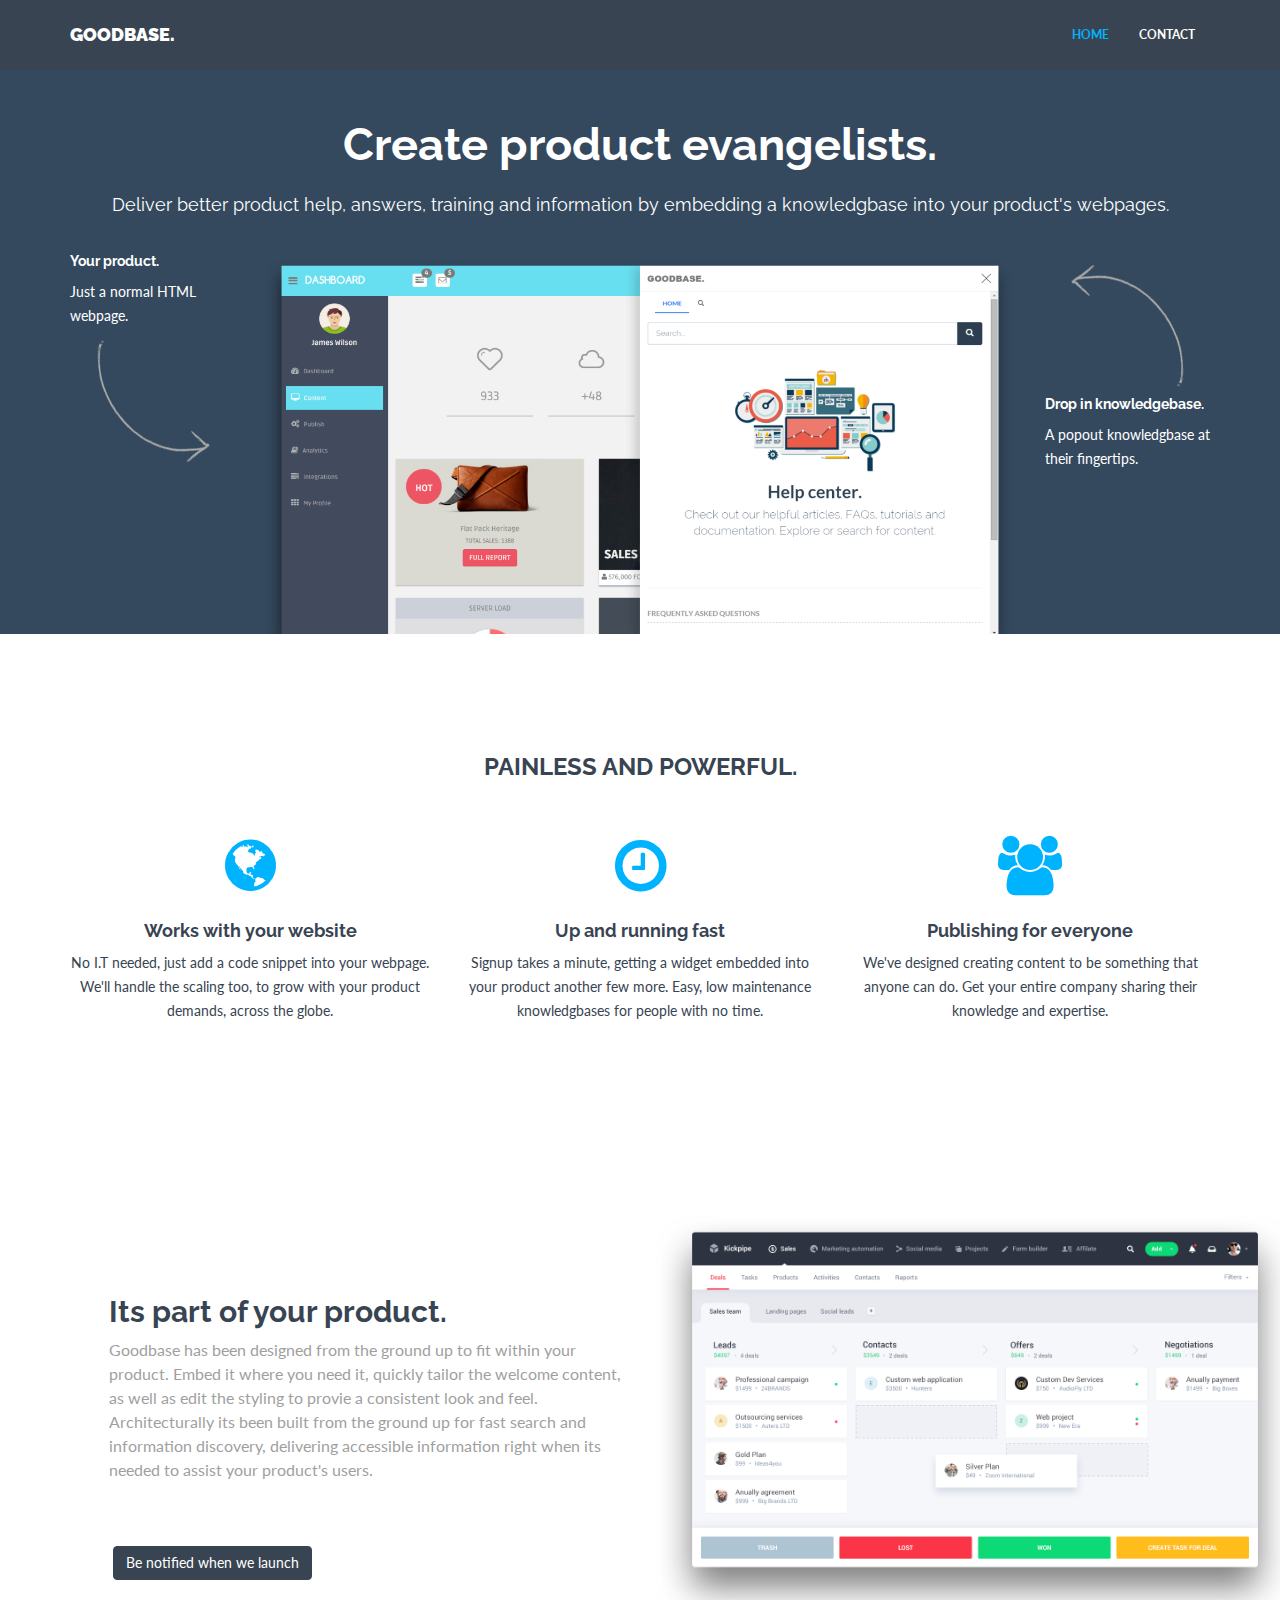
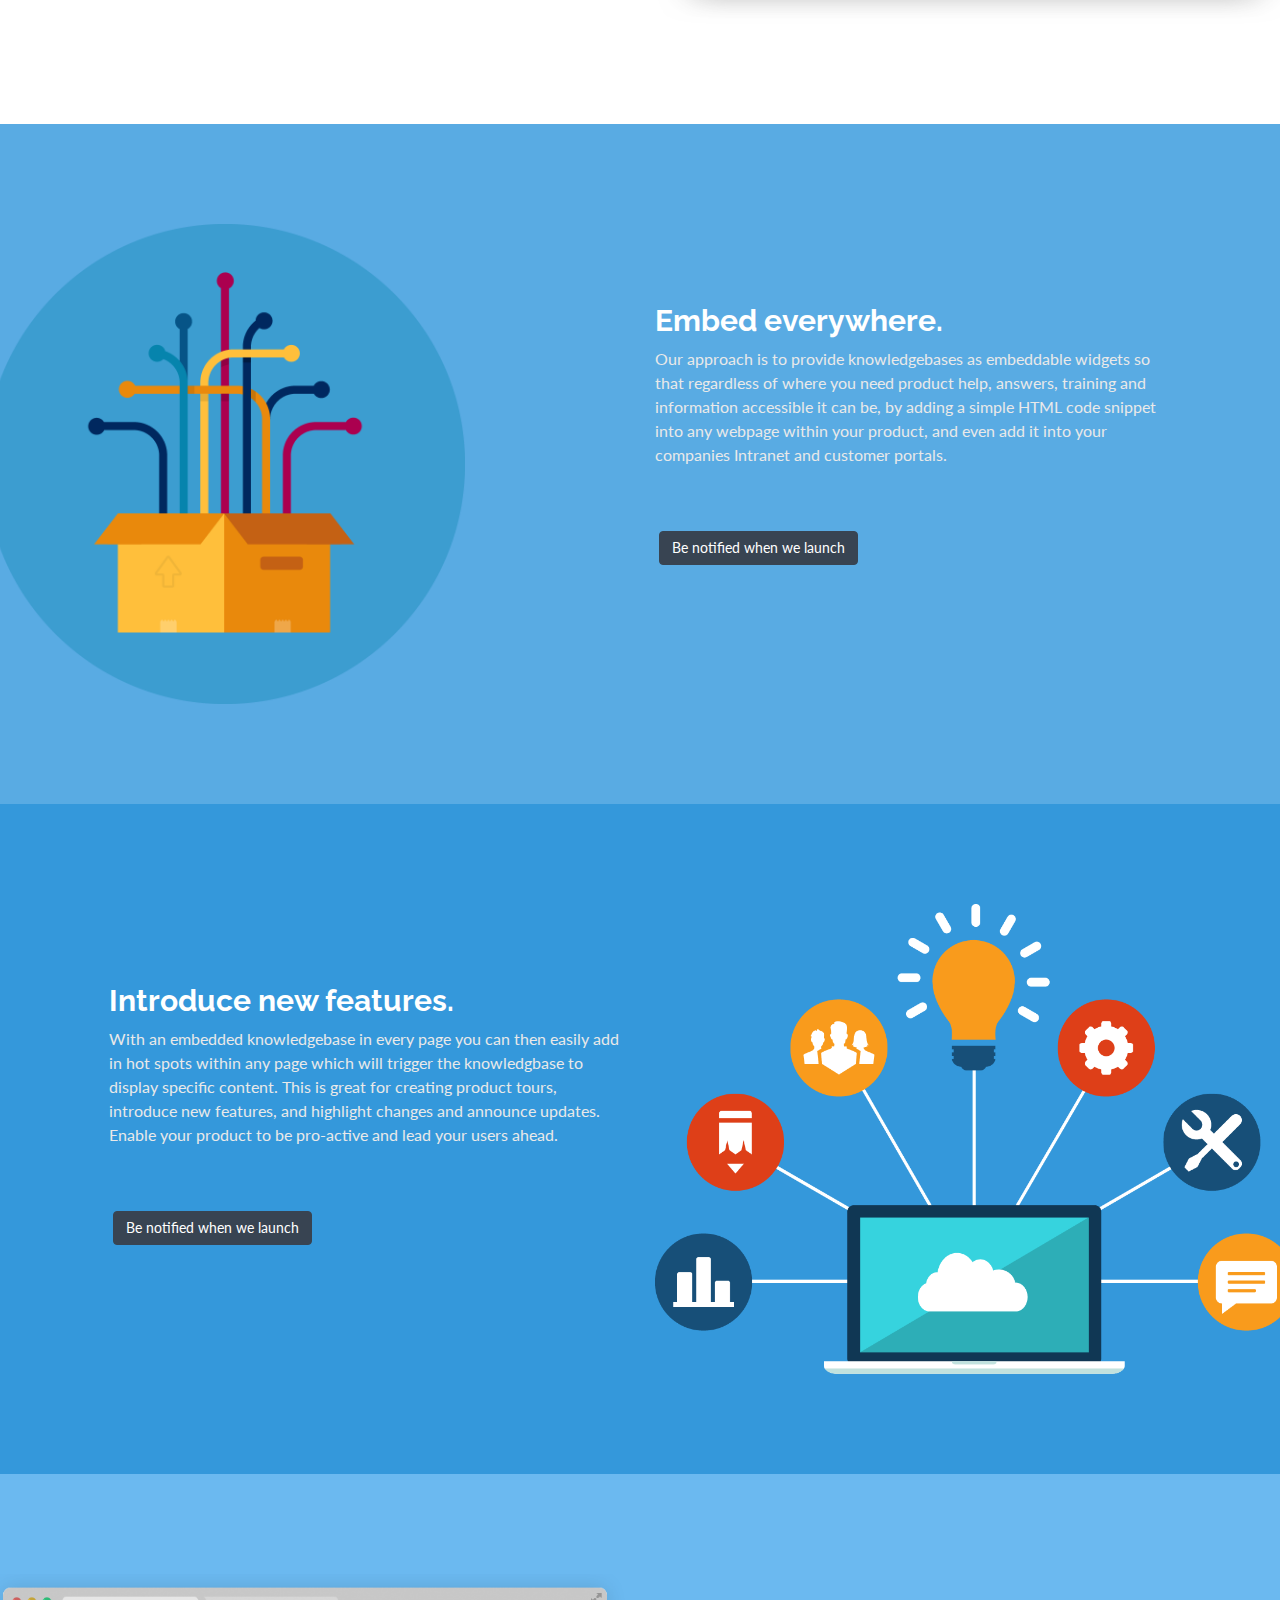
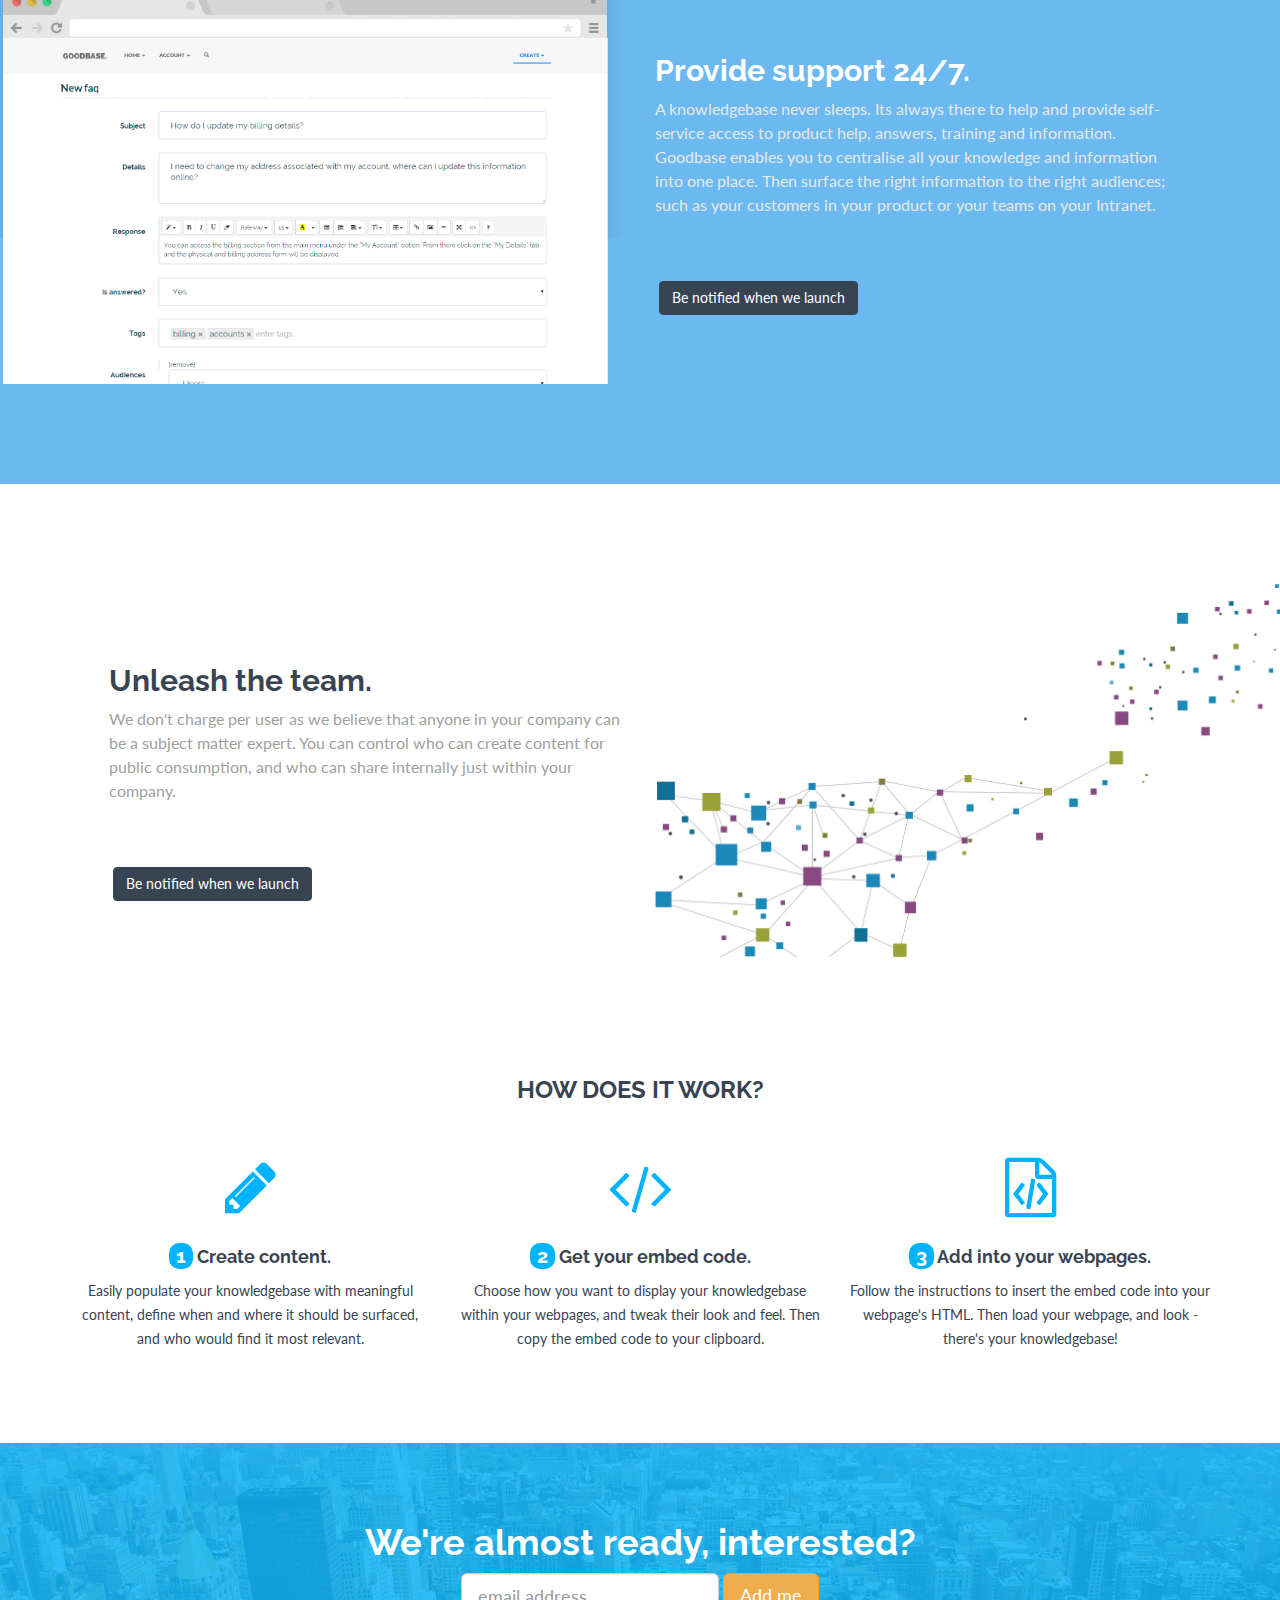
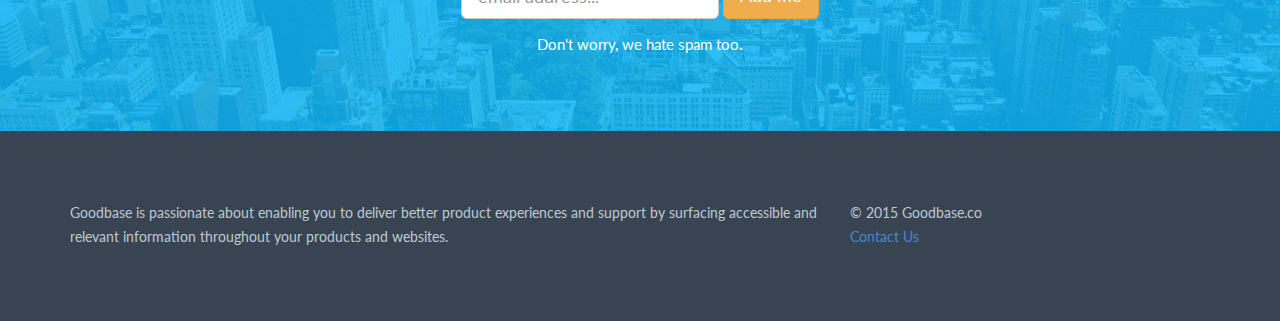
==== index.html @ e8b3e39a "Initial Commit" ====
<!DOCTYPE html>
<html lang="en">
  <head>
    <meta charset="utf-8">
    <meta http-equiv="X-UA-Compatible" content="IE=edge">
    <meta name="viewport" content="width=device-width, initial-scale=1">

	<meta name="description" content="Create product evangelists. Deliver better product help, answers, training and information by embedding a knowledgbase into every webpage.">
	<meta name="keywords" content="">

	<!-- Facebook Metadata /-->
	<meta property="fb:page_id" content="">
	<meta property="og:image" content="">
	<meta property="og:description" content="Create product evangelists. Deliver better product help, answers, training and information by embedding a knowledgbase into every webpage.">
	<meta property="og:title" content="Goodbase. Deliver better product help through embeddable knowledgbases.">

	<!-- Google+ Metadata /-->
	<meta itemprop="name" content="Goodbase. Deliver better product help through embeddable knowledgbases.">
	<meta itemprop="description" content="Create product evangelists. Deliver better product help, answers, training and information by embedding a knowledgbase into every webpage.">
	<meta itemprop="image" content="">	
	
    <link rel="shortcut icon" href="assets/ico/favicon.png" type="image/x-icon">

    <title>Goodbase. Deliver better product help through embeddable knowledgbases.</title>

    <!-- Bootstrap core CSS -->
	<link rel="stylesheet" href="https://maxcdn.bootstrapcdn.com/font-awesome/4.4.0/css/font-awesome.min.css">
    <link href="assets/css/bootstrap.css" rel="stylesheet">

    <!-- Custom styles for this template -->
    <link href="assets/css/style.css" rel="stylesheet">

    <!-- Just for debugging purposes. Don't actually copy this line! -->
    <!--[if lt IE 9]><script src="../../assets/js/ie8-responsive-file-warning.js"></script><![endif]-->

    <!-- HTML5 shim and Respond.js IE8 support of HTML5 elements and media queries -->
    <!--[if lt IE 9]>
      <script src="https://oss.maxcdn.com/libs/html5shiv/3.7.0/html5shiv.js"></script>
      <script src="https://oss.maxcdn.com/libs/respond.js/1.4.2/respond.min.js"></script>
    <![endif]-->
    
    <script src="assets/js/modernizr.js"></script>
  </head>

  <body>

    <!-- Fixed navbar -->
    <div class="navbar navbar-default navbar-fixed-top" role="navigation">
      <div class="container">
        <div class="navbar-header">
          <button type="button" class="navbar-toggle" data-toggle="collapse" data-target=".navbar-collapse">
            <span class="sr-only">Toggle navigation</span>
            <span class="icon-bar"></span>
            <span class="icon-bar"></span>
            <span class="icon-bar"></span>
          </button>
          <a class="navbar-brand" href="index.html">GOODBASE.</a>
        </div>
        <div class="navbar-collapse collapse navbar-right">
          <ul class="nav navbar-nav">
            <li class="active"><a href="index.html">HOME</a></li>
            <li><a href="mailto:hello@goodbase.co">CONTACT</a></li>
          </ul>
        </div><!--/.nav-collapse -->
      </div>
    </div>

	<!-- *****************************************************************************************************************
	 HEADERWRAP
	 ***************************************************************************************************************** -->
	<div id="headerwrap">
	    <div class="container">
	    	<div class="row centered">
	    		<div class="col-lg-12">
					<!--<h1>Embed product support everywhere.</h1>-->
					<!--<h1>A better [product, support, company] knowledgebase.</h1>-->
					<!--<h1>Provide answers fast.</h1>-->
					<!--<h1>Put information at their fingertips.</h1>-->
					<!--<h1>information at your [team's, customer's, organisation's] fingertips.</h1>-->
					<!--<h1>Your [product, support, company] knowledge in one place.</h1>-->
					<h1>Create product evangelists.</h1>
					
					<!--<h3>Provide better support through embedding knowledgbases into your websites to provide the right information to the right audiences.</h3> -->
					<!--<h3>Evolve and grow your knowledgebase to get it to the right audience exactly when they need it using embeddable widgets.</h3> -->
					<!--<h3>Embed human friendly knowledgebases into your websites, intranet, and mobile apps.</h3> -->
					<h3>Deliver better product help, answers, training and information by embedding a knowledgbase into your product's webpages.</h3>
					
					<div style="margin-top: 40px; margin-bottom: 40px; display: none;">
						<button class="btn btn-lg btn-warn" style="margin-right: 10px;">Show me it.</button>
						<button class="btn btn-lg btn-info dark">I want one!</button>
					</div>
					
					<br>
	    		</div>
	    		
	    		<div class="col-lg-2">
	    			<h5>Your product.</h5>
	    			<p>Just a normal HTML webpage.</p>
	    			<img class="hidden-xs hidden-sm hidden-md" src="assets/img/arrow1.png">
	    		</div>
	    		<div class="col-lg-8">
	    			<img class="img-responsive" src="assets/img/image3355.png" alt="">
	    		</div>
	    		<div class="col-lg-2">
	    			<br>
	    			<img class="hidden-xs hidden-sm hidden-md" src="assets/img/arrow2.png">
	    			<h5>Drop in knowledgebase.</h5>
	    			<p>A popout knowledgbase at their fingertips.</p>
	    		</div>
	    	</div>
	    </div> <!--/ .container -->
	</div>	 
	<!-- *****************************************************************************************************************
	 SERVICE LOGOS
	 ***************************************************************************************************************** -->
	 <div id="service">
	 	<div class="container">
 			<div class="row centered">
				<h3 style="padding-bottom: 30px;">PAINLESS AND POWERFUL.</h3>
 				<div class="col-md-4">
 					<i class="fa fa-globe"></i>
 					<h4>Works with your website</h4>
 					<p>No I.T needed, just add a code snippet into your webpage. We'll handle the scaling too, to grow with your product demands, across the globe.</p>
 				</div>
 				<div class="col-md-4">
 					<i class="fa fa-clock-o"></i>
 					<h4>Up and running fast</h4>
 					<p>Signup takes a minute, getting a widget embedded into your product another few more. Easy, low maintenance knowledgbases for people with no time.</p>
 				</div>
 				<div class="col-md-4">
 					<i class="fa fa-users"></i>
 					<h4>Publishing for everyone</h4>
 					<p>We've designed creating content to be something that anyone can do. Get your entire company sharing their knowledge and expertise.</p>
 				</div>		 				
	 		</div>
	 	</div><! --/container -->
	 </div><! --/service -->
	 
	<!-- *****************************************************************************************************************
	 FEATURE PANELS
	 ***************************************************************************************************************** -->	 

	<div id="w">
		<div class="row nopadding">
			<div class="col-md-5 col-md-offset-1 mt">
				<h2>Its part of your product.</h2>
				<p>Goodbase has been designed from the ground up to fit within your product. Embed it where you need it, quickly tailor the welcome content, as well as edit the styling to provie a consistent look and feel. Architecturally its been built from the ground up for fast search and information discovery, delivering accessible information right when its needed to assist your product's users.</p>
				<p class="mt"><button class="btn btn-white btn-theme" onclick="$('html, body').animate({ scrollTop: $(document).height() }, 'slow'); return false;">Be notified when we launch</button></p>
			</div>
			
			<div class="col-md-6 pull-right">
				<img src="assets/img/sales_pipeline2.png" class="img-responsive alignright effect-slide-right in" alt="" data-effect="slide-right" style="-webkit-transition: all 0.7s ease-in-out; transition: all 0.7s ease-in-out;">
			</div>
		</div><!-- --/row ---->
	</div>	 
	<div id="picton">
		<div class="row nopadding">
			<div class="col-md-6 pull-left">
				<img src="assets/img/mimic-tab_3.png" style="max-height: 480px;" class="img-responsive alignleft effect-slide-left in" alt="" data-effect="slide-left" style="-webkit-transition: all 0.7s ease-in-out; transition: all 0.7s ease-in-out;">
			</div>
			<div class="col-md-5 mt">
				<h2>Embed everywhere.</h2>
				<p>Our approach is to provide knowledgebases as embeddable widgets so that regardless of where you need product help, answers, training and information accessible it can be, by adding a simple HTML code snippet into any webpage within your product, and even add it into your companies Intranet and customer portals.</p>
				<p class="mt"><button class="btn btn-white btn-theme" onclick="$('html, body').animate({ scrollTop: $(document).height() }, 'slow'); return false;">Be notified when we launch</button></p>
			</div>
	
		</div><!-- --row ---->
	</div>	 
	<div id="curious">
		<div class="row nopadding">
			<div class="col-md-5 col-md-offset-1 mt">
				<h2>Introduce new features.</h2>
				<p>With an embedded knowledgebase in every page you can then easily add in hot spots within any page which will trigger the knowledgbase to display specific content. This is great for creating product tours, introduce new features, and highlight changes and announce updates. Enable your product to be pro-active and lead your users ahead.</p>
				<p class="mt"><button class="btn btn-white btn-theme" onclick="$('html, body').animate({ scrollTop: $(document).height() }, 'slow'); return false;">Be notified when we launch</button></p>
			</div>
			
			<div class="col-md-6 pull-right">
				<img src="assets/img/CCT-BRANDING-COMPUTER-ICONS-SET.png" class="img-responsive alignright effect-slide-right in" alt="" data-effect="slide-right" style="-webkit-transition: all 0.7s ease-in-out; transition: all 0.7s ease-in-out;">
			</div>
		</div><!-- --/row ---->
	</div>
	<div id="malibu">
		<div class="row nopadding">
			<div class="col-md-6 pull-left">
				<img src="assets/img/browser1.png" class="img-responsive alignleft effect-slide-left in" alt="" data-effect="slide-left" style="-webkit-transition: all 0.7s ease-in-out; transition: all 0.7s ease-in-out;">
			</div>
			<div class="col-md-5 mt">
				<h2>Provide support 24/7.</h2>
				<p>A knowledgebase never sleeps. Its always there to help and provide self-service access to product help, answers, training and information. Goodbase enables you to centralise all your knowledge and information into one place. Then surface the right information to the right audiences; such as your customers in your product or your teams on your Intranet.</p>
				<p class="mt"><button class="btn btn-white btn-theme" onclick="$('html, body').animate({ scrollTop: $(document).height() }, 'slow'); return false;">Be notified when we launch</button></p>
			</div>
	
		</div><!-- --row ---->
	</div>	
	<div id="w">
		<div class="row nopadding">
			<div class="col-md-5 col-md-offset-1 mt">
				<h2>Unleash the team.</h2>
				<p>We don't charge per user as we believe that anyone in your company can be a subject matter expert. You can control who can create content for public consumption, and who can share internally just within your company.</p>
				<p class="mt"><button class="btn btn-info btn-theme" onclick="$('html, body').animate({ scrollTop: $(document).height() }, 'slow'); return false;">Be notified when we launch</button></p>
			</div>
			
			<div class="col-md-6 pull-right">
				<img src="assets/img/image_type12_tcm245_1834035_tcm245_2020532_tcm245-1834035.png" class="img-responsive alignright effect-slide-right in" alt="" data-effect="slide-right" style="-webkit-transition: all 0.7s ease-in-out; transition: all 0.7s ease-in-out;">
			</div>
		</div><!-- --/row ---->
	</div>	
		 
	<!-- *****************************************************************************************************************
	 SERVICE LOGOS
	 ***************************************************************************************************************** -->
	 <div id="service" style="margin-top: 0px;">
	 	<div class="container">
 			<div class="row centered">
				<h3 style="padding-bottom: 30px;">HOW DOES IT WORK?</h3>
 				<div class="col-md-4">
 					<i class="fa fa-pencil"></i>
 					<h4><span class="badge badge-step">1</span> Create content.</h4>
 					<p>Easily populate your knowledgebase with meaningful content, define when and where it should be surfaced, and who would find it most relevant.</p>
 				</div>
 				<div class="col-md-4">
 					<i class="fa fa-code"></i>
 					<h4><span class="badge badge-step">2</span> Get your embed code.</h4>
 					<p>Choose how you want to display your knowledgebase within your webpages, and tweak their look and feel. Then copy the embed code to your clipboard.</p>
 				</div>
 				<div class="col-md-4">
 					<i class="fa fa-file-code-o"></i>
 					<h4><span class="badge badge-step">3</span> Add into your webpages.</h4>
 					<p>Follow the instructions to insert the embed code into your webpage's HTML. Then load your webpage, and look - there's your knowledgebase!</p>
 				</div>		 				
	 		</div>
	 	</div><! --/container -->
	 </div><! --/service -->		 
	 
	<!-- *****************************************************************************************************************
	 TESTIMONIALS
	 ***************************************************************************************************************** -->

	 <div id="twrap">
	 	<div class="container centered">
	 		<div class="row">
	 			<div class="col-lg-8 col-lg-offset-2">
					<h1 style="color: #fff;">We're almost ready, interested?</h1>

					<!-- Begin the Form --> 			
					<form id="mc-form" action="http://goodbase.us12.list-manage.com/subscribe/post" method="post" class="form-inline">
						<!-- Input of E-Mail --> 
						<div class="form-group">		
							<input id="mc-email" name="email" class="form-control input-lg" type="email" placeholder="email address...">			
						</div>			
						<!-- Send Button -->			
						<div class="form-group">			
							 <button name="send" type="submit" class="btn btn-warning btn-lg">Add me</button>			
						</div>		
						
						<input type="hidden" name="u" value="bdab701926ed905ad9d76db5b">
						<input type="hidden" name="id" value="03a71bf733">		        			 
					</form> 
					<!-- End of the Form --> 			
					
					<!-- Text Promise we do not spam -->
					<div>		
						<p class="spam">Don't worry, we hate spam too.</p>		
					</div>					
					
	 			</div>
	 		</div><! --/row -->
	 	</div><! --/container -->
	 </div><! --/twrap -->		 

	<!-- *****************************************************************************************************************
	 FOOTER
	 ***************************************************************************************************************** -->
	 <div id="footerwrap">
	 	<div class="container">
		 	<div class="row">
		 		<div class="col-lg-8">
		 			<p>Goodbase is passionate about enabling you to deliver better product experiences and support by surfacing accessible and relevant information throughout your products and websites.</p>
		 		</div>
		 		<div class="col-lg-4">
		 			<p>
						© 2015 Goodbase.co<br/>
		 				<a href="mailto:hello@goodbase.co" class="open">Contact Us</a>
		 			</p>
		 		</div>
		 	
		 	</div><! --/row -->
	 	</div><! --/container -->
	 </div><! --/footerwrap -->
	 
    <!-- Bootstrap core JavaScript
    ================================================== -->
    <!-- Placed at the end of the document so the pages load faster -->
    <script src="https://ajax.googleapis.com/ajax/libs/jquery/1.11.0/jquery.min.js"></script>
    <script src="assets/js/bootstrap.min.js"></script>
	<script src="assets/js/jquery.ajaxchimp.js"></script>
	
	<script src="assets/js/retina-1.1.0.js"></script>
	<script src="assets/js/jquery.hoverdir.js"></script>
	<script src="assets/js/jquery.hoverex.min.js"></script>
	<script src="assets/js/jquery.prettyPhoto.js"></script>
  	<script src="assets/js/jquery.isotope.min.js"></script>
  	<script src="assets/js/custom.js"></script>

  </body>
</html>
---- assets/css/style.css ----
/*	################################################################

	Author: Carlos Alvarez
	URL: http://alvarez.is

	Project Name: SOLID - Bootstrap 3 Theme
	Version: 1.0
	URL: http://alvarez.is
	
################################################################# */ 
@import url(http://fonts.googleapis.com/css?family=Raleway:400,700,900);
@import url(http://fonts.googleapis.com/css?family=Lato:400,900);
@import url("prettyPhoto.css") screen;
@import url("hoverex-all.css") screen;

/*	################################################################
	1. GENERAL STRUCTURES
################################################################# */
	* { 
		margin: 0;
		padding: 0px;
	} 

body { 
	background: #ffffff; 
	margin: 0; 
	height: 100%; 
	color: #384452;
	font-family: 'Lato', sans-serif;
	font-weight: 400;
	}

h1, h2, h3, h4, h5, h6 {
	font-family: 'Raleway', sans-serif;
	font-weight: 700;
}

p { 
	padding: 0; 
	margin-bottom: 12px; 
	font-family: 'Lato', sans-serif;
	font-weight: 400;
	font-size: 14px; 
	line-height: 24px;
	color: #384452; 
	margin-top: 10px; 
}

img {
	height: auto;
	max-width: 100%;
}

a { 
	padding: 0;
	margin: 0;
	text-decoration: none; 
	-webkit-transition: background-color .4s linear, color .4s linear;
	-moz-transition: background-color .4s linear, color .4s linear;
	-o-transition: background-color .4s linear, color .4s linear;
	-ms-transition: background-color .4s linear, color .4s linear;
	transition: background-color .4s linear, color .4s linear;
}
a:hover,
a:focus {
  text-decoration: none;
  color:#01b2fe;
}

::-moz-selection  {
	color: #fff;
	text-shadow:none;
	background:#2B2E31;
}
::selection {
	color: #fff;
	text-shadow:none;
	background:#2B2E31;
}

.centered {
	text-align: center
}

/*	################################################################
	BOOTSTRAP MODIFICATIONS & TWEAKS
################################################################# */
.navbar {
	min-height: 70px;
	padding-top: 10px;
	margin-bottom: 0px;
}

.navbar-brand {
	font-family: 'Raleway', sans-serif;
	font-weight: 900;
}

.navbar-header .navbar-brand {
	color: white;
}

.navbar-default .navbar-nav > li > a {
	color: white;
	font-weight: 700;
	font-size: 12px;
}

.navbar-default .navbar-nav > li > a:hover {
	color: #00b3fe;
}

.navbar-default .navbar-nav > .active > a, .navbar-default .navbar-nav > .active > a:hover, .navbar-default .navbar-nav > .active > a:focus {
	color: #00b3fe;
	background-color: transparent;
}

.navbar-default {
	background-color: #384452;
	border-color: transparent;
}

.dropdown-menu {
	background: #384452;
}

.dropdown-menu > li > a {
	color: white;
	font-weight: 700;
	font-size: 12px;
}

.btn-theme {
  color: #fff;
  background-color: #384452;
  border-color: #384452;
  margin: 4px;
}
.btn-theme:hover,
.btn-theme:focus,
.btn-theme:active,
.btn-theme.active,
.open .dropdown-toggle.btn-theme {
  color: #fff;
  background-color: #00b3fe;
  border-color: #00b3fe;
}

.dmbutton:hover,
.dmbutton:active,
.dmbutton:focus{
	color: #ffffff;
	background-color: #222222;
	border-color: #ffffff;
}
.dmbutton {
	background:rgba(0, 0, 0, 0);
	border: 1px solid #ffffff;
	color: #ffffff;
	-webkit-border-radius: 2px;
	border-radius: 2px;
	padding-top: 1.025rem;
	padding-right: 2.25rem;
	letter-spacing:0.85px;
	padding-bottom: 1.0875rem;
	padding-left: 2.25rem;
	font-size: 1.55rem;
	cursor: pointer;
	font-weight: normal;
	line-height: normal;
	margin: 0 0 1.25rem;
	text-decoration: none;
	text-align: center;
	display: inline-block;
	-webkit-transition: background-color 300ms ease-out;
	-moz-transition: background-color 300ms ease-out;
	transition: background-color 300ms ease-out;
	-webkit-appearance: none;
	font-weight: normal !important;
}

.mtb {
	margin-top: 80px;
	margin-bottom: 80px;
}

.mb {
	margin-bottom: 60px;
}

.mt {
	margin-top: 60px;
}

.hline {
	border-bottom: 2px solid #384452;
}

.hline-w {
	border-bottom: 2px solid #ffffff;
	margin-bottom: 25px;
}
/*	################################################################
	SITE WRAPS
################################################################# */

#headerwrap {
	background-color: #00b3fe;
	min-height: 550px;
	padding-top: 100px;
	padding-bottom: 0px;
	text-align: center;
}

#headerwrap h3, h5 {
	color: white;
	font-weight: 400;
}

#headerwrap h1 {
	color: white;
	margin-bottom: 25px;
}

#headerwrap .img-responsive {
	margin: 0 auto;
}

/* Services Wrap */
#service {
	margin-top: 100px;
	margin-bottom: 80px;
}

#service i {
	color: #00b3fe;
	font-size: 60px;
	padding: 15px;
}

/* Portfolio Wrap */
#portfoliowrap {
	padding-top: 60px;
	margin-bottom: 60px;
	display: block;
	text-align: center
}

#portfoliowrap h3 {
	margin-bottom: 25px;
}

.portfolio {
	padding:0 !important;
	margin:0 !important;
	display:block;
}


.portfolio-item .title:before {border-radius:0; display:none}
.portfolio-item p {margin:0px 0 30px;}
.portfolio-item h3 {margin:-10px 0 10px; font-size:16px; text-transform:uppercase;}


.tpl6 h3
{
	color:#fff;
	margin:0;
	padding:40px 5px 0;
	font-size:16px;
	text-transform:uppercase;
}
.tpl6 .dmbutton
{
	display:inline-block;
	margin:30px 5px 20px 5px;
	font-size:13px;
}

.tpl6 .bg
{
	height:100%;
	width:100%;
	background-color:#00b3fe;
	background-color:rgba(0,179,254,.9);
	text-align:center;
}

/* Testimonials Wrap */
#twrap {
	background: url(../img/t-back.jpg) no-repeat center top;
	margin-top: 0px;
	padding-top:60px;
	padding-bottom:60px;
	text-align:center;
	background-attachment: relative;
	background-position: center center;
	width: 100%;
	
    -webkit-background-size: 100%;
    -moz-background-size: 100%;
    -o-background-size: 100%;
    background-size: 100%;

    -webkit-background-size: cover;
    -moz-background-size: cover;
    -o-background-size: cover;
    background-size: cover;
}

#twrap i {
	font-size: 50px;
	color: white;
	margin-bottom: 25px;
}

#twrap p {
	color: white;
	font-size: 15px;
	line-height: 30px;
}

/* clients logo */
#cwrap {
	background: #f7f7f7;
	margin-top: 0px;
	padding-top: 80px;
	padding-bottom: 100px;
}

#cwrap h3 {
	margin-bottom: 60px;
}

/* Footer */
#footerwrap {
	padding-top: 60px;
	padding-bottom: 60px;
	background: #384452;
}

#footerwrap p {
	color: #bfc9d3;
}

#footerwrap h4 {
	color: white;
}

#footerwrap i {
	font-size: 30px;
	color: #bfc9d3;
	padding-right: 25px;
}

#footerwrap i:hover {
	color: #00b3fe
}

/*	################################################################
	PAGE CONFIGURATIONS
################################################################# */
/* General Tweaks */

#blue {
	background: #00b3fe;
	margin-top: 60px;
	margin-bottom: 60px;
	padding-top: 25px;
	padding-bottom: 25px;
}

#blue h3 {
	color: white;
	margin-left: 15px;
}

.ctitle {
	color: #00b3fe;
	font-weight: 700;
	margin-bottom: 15px;
}

csmall {
	font-size: 12px;
	color: #b3b3b3;
}
csmall2 {
	font-size: 12px;
	color: #f39c12
}

.spacing {
	margin-top: 40px;
	margin-bottom: 40px;
}

.badge-theme {
	background: #00b3fe;
}

/* Contact Page */
#contactwrap {
	background: url(../img/contact.jpg) no-repeat center top;
	margin-top: -60px;
	padding-top:0px;
	text-align:center;
	background-attachment: relative;
	background-position: center center;
	min-height: 400px;
	width: 100%;
	
    -webkit-background-size: 100%;
    -moz-background-size: 100%;
    -o-background-size: 100%;
    background-size: 100%;

    -webkit-background-size: cover;
    -moz-background-size: cover;
    -o-background-size: cover;
    background-size: cover;
}

/* Blog Page */
.popular-posts { 
	margin: 0px;
	padding-left: 0px;
	}
	
.popular-posts li {
	list-style: none; 
	margin-bottom: 20px; 
	min-height: 70px;
}
.popular-posts li a, 
.popular-posts li a:hover {
	color:#2f2f2f; 
	text-decoration: none;
	}
	
.popular-posts li img {
	float: left; 
	margin-right: 20px;
	}
	
.popular-posts li em {
	font-family: 'Lato', sans-serif;
	font-size: 12px;
	color: #b3b3b3
	}

.popular-posts p {
	line-height: normal;
	margin-bottom: auto;
}	

.share i {
	padding-right: 15px;
	font-size: 18px;
}

.alignright {
  float: right;
}    
.badge-step { background-color:#00b3fe; font-size: 20px; }
#headerwrap {
	background-color: #34495e;
	padding-top: 60px;
}

#headerwrap h1 {
	margin-top: 60px;
	color: white;
	font-size: 45px;

}

#headerwrap h3 {
	color: white;
	font-size: 18px;
}

#headerwrap h5 {
	color: white;
	font-weight: 700;
	text-align: left;
}

#headerwrap p {
	text-align: left;
	color: white
} 

#headerwrap .btn {
	margin-right: 10px;
    background-color: transparent;
    border: 1px solid #fff;
    color: #fff;
}
#headerwrap .btn.dark {
	    background-color: #384452;
}

/* White Section */
#w {
	background: white;
	width: 100%;
	padding-top: 100px;
	padding-bottom: 100px;
}

#w .col-md-6 {
	padding-right: 0px;
}

#w p {
	color: #9f9f9f;
	font-size: 16px;
}


/* Blue Section - Picton */
#picton {
	background: #59ABE3;
	width: 100%;
	padding-top: 100px;
	padding-bottom: 100px;
	color: white;
}

#picton .col-md-6 {
	padding-left: 0px;
}

#picton p {
	color: #e9e9e9;
	font-size: 16px;
}

/* Blue Section - Curious */
#curious {
	background: #3498DB;
	width: 100%;
	padding-top: 100px;
	padding-bottom: 100px;
	color: white;
}

#curious .col-md-6 {
	padding-right: 0px;
}

#curious p {
	color: #e9e9e9;
	font-size: 16px;
}

/* Blue Section - Malibu */
#malibu {
	background: #6BB9F0;
	width: 100%;
	padding-top: 100px;
	padding-bottom: 100px;
	color: white;
}

#malibu .col-md-6 {
	padding-left: 0px;
}

#malibu p {
	color: #e9e9e9;
	font-size: 16px;
}

/* Blue Section - Jelly */
#jelly {
	background: #2574A9;
	width: 100%;
	padding-top: 100px;
	padding-bottom: 100px;
	color: white;
}

#jelly p {
	color: #e9e9e9;
	font-size: 16px;
}

#jelly h1 {
	font-size: 200px;
}

#jelly h3 {
	margin-top: 10px;
}
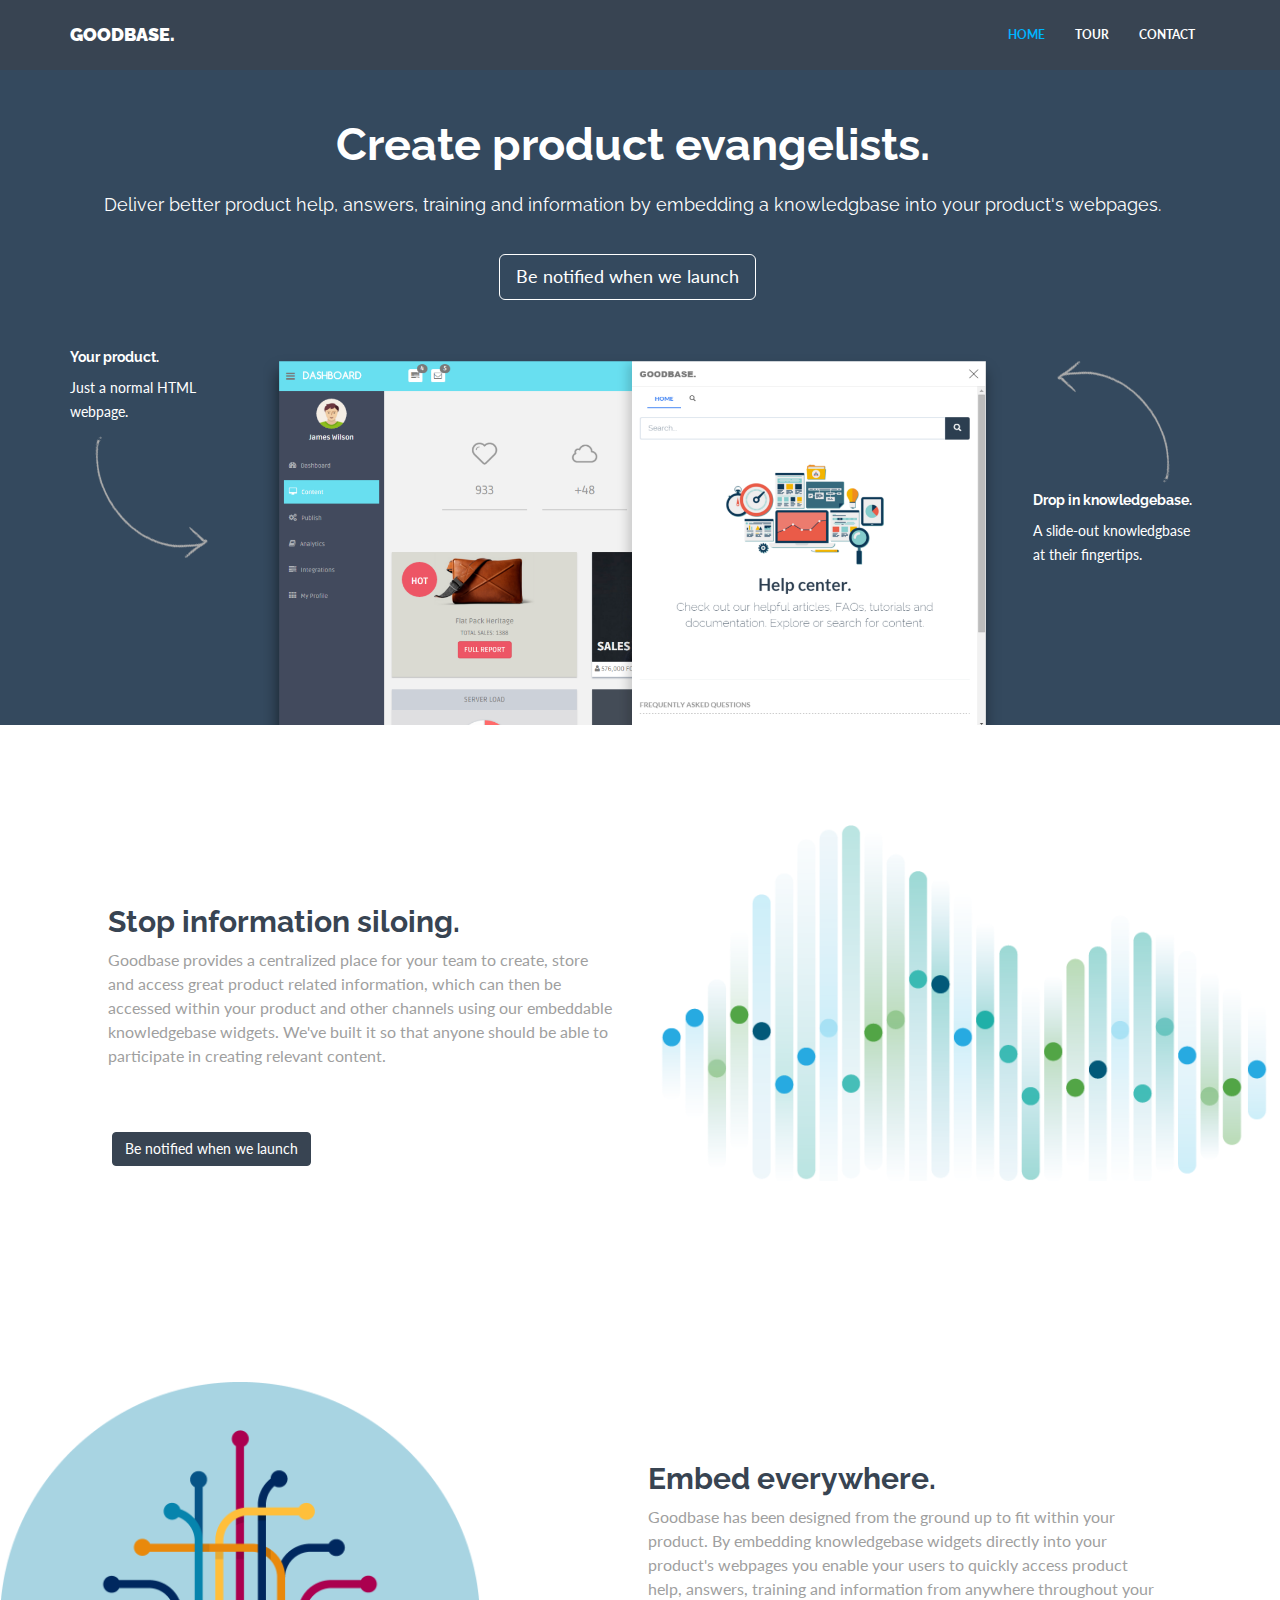
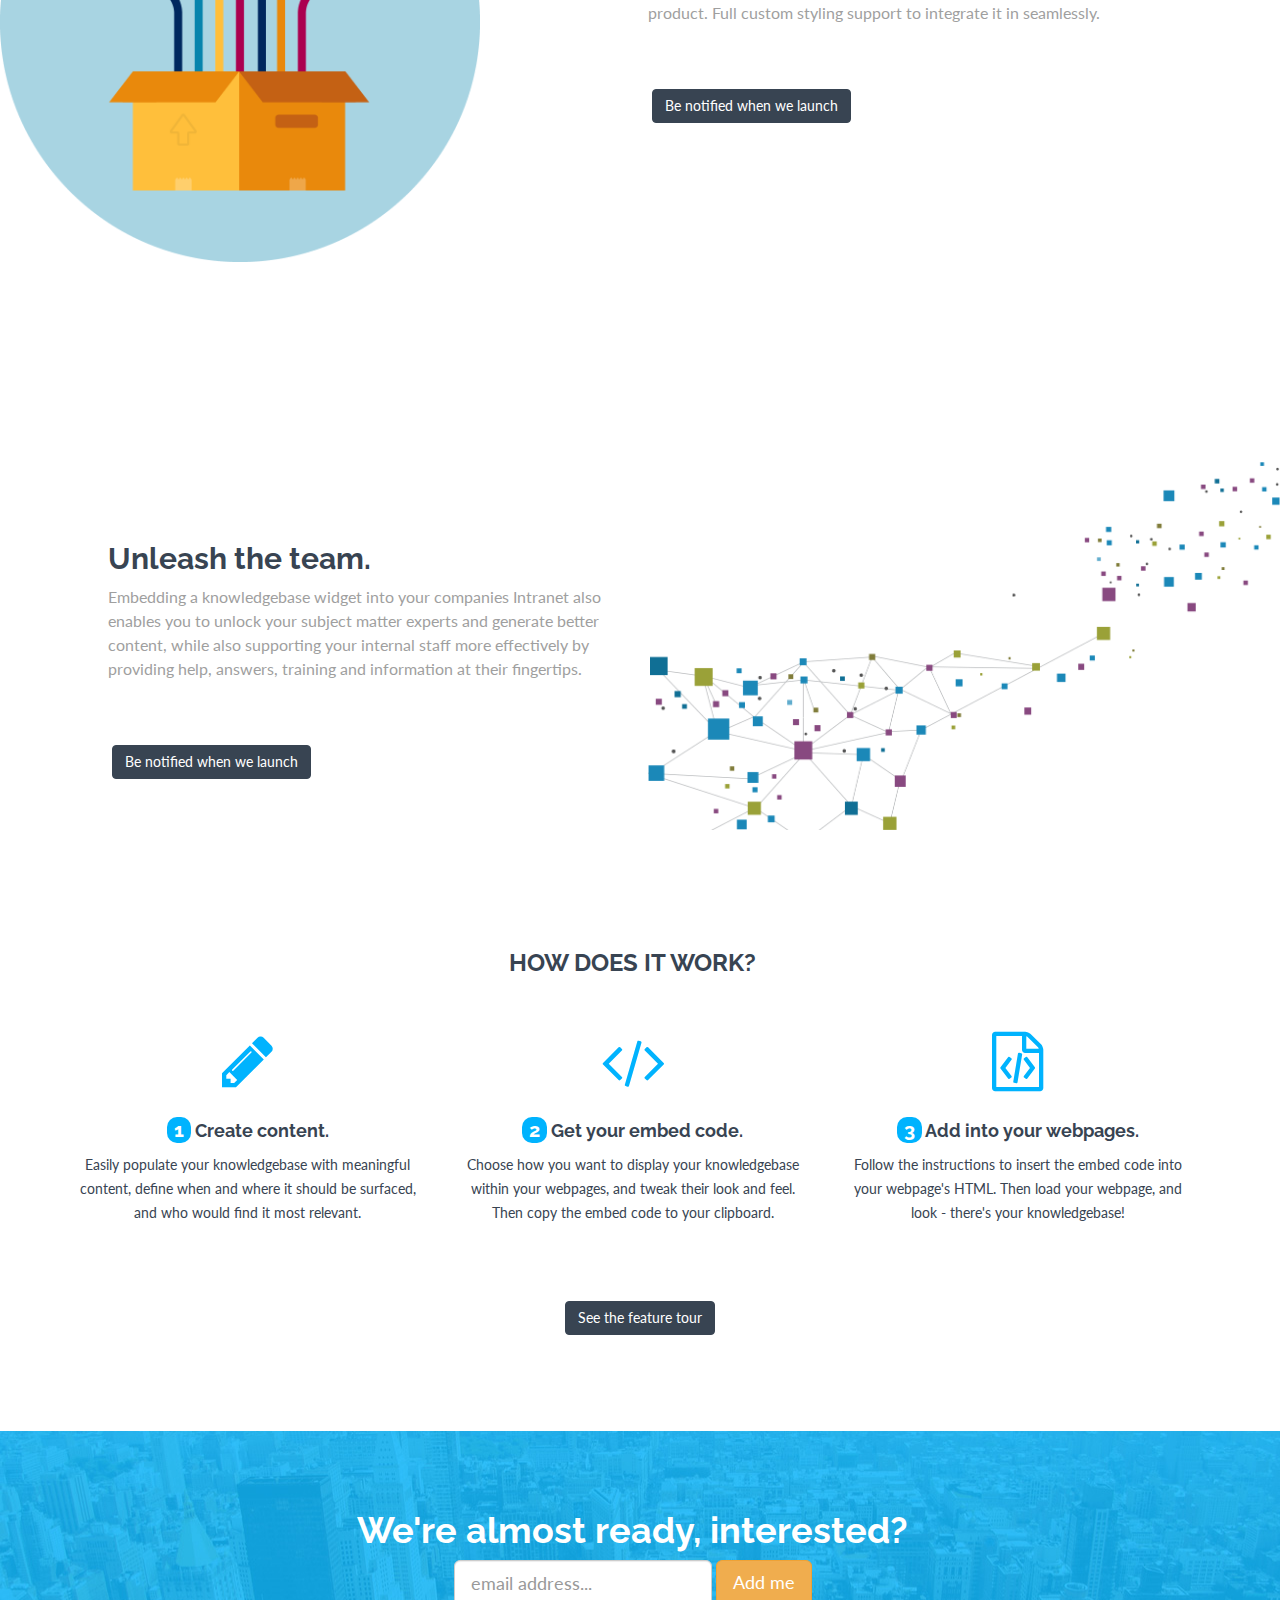
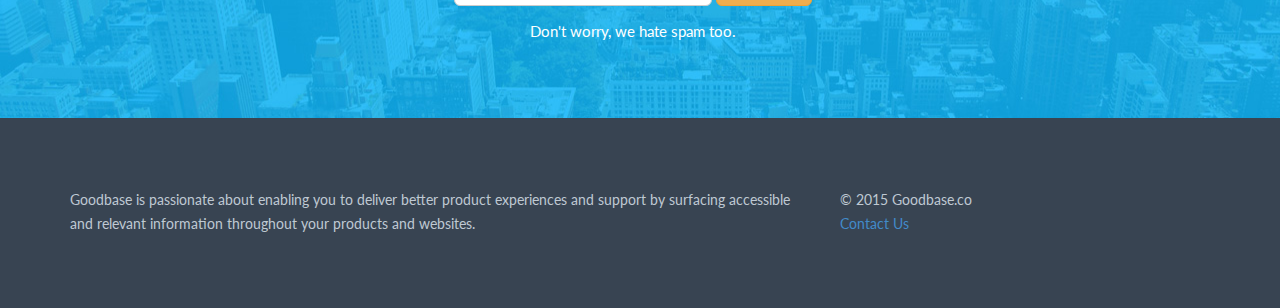
==== commit d30fa62b: "Updated tour + GA code" ====
--- a/index.html
+++ b/index.html
@@ -19,7 +19,7 @@
 	<meta itemprop="description" content="Create product evangelists. Deliver better product help, answers, training and information by embedding a knowledgbase into every webpage.">
 	<meta itemprop="image" content="">	
 	
-    <link rel="shortcut icon" href="assets/ico/favicon.png" type="image/x-icon">
+    <link rel="shortcut icon" href="assets/img/favicon.png" type="image/x-icon">
 
     <title>Goodbase. Deliver better product help through embeddable knowledgbases.</title>
 
@@ -29,6 +29,10 @@
 
     <!-- Custom styles for this template -->
     <link href="assets/css/style.css" rel="stylesheet">
+    
+    <style>
+    	.row { margin-right: 0px; }
+    </style>
 
     <!-- Just for debugging purposes. Don't actually copy this line! -->
     <!--[if lt IE 9]><script src="../../assets/js/ie8-responsive-file-warning.js"></script><![endif]-->
@@ -59,6 +63,7 @@
         <div class="navbar-collapse collapse navbar-right">
           <ul class="nav navbar-nav">
             <li class="active"><a href="index.html">HOME</a></li>
+			<li><a href="tour.html">TOUR</a></li>
             <li><a href="mailto:hello@goodbase.co">CONTACT</a></li>
           </ul>
         </div><!--/.nav-collapse -->
@@ -72,22 +77,11 @@
 	    <div class="container">
 	    	<div class="row centered">
 	    		<div class="col-lg-12">
-					<!--<h1>Embed product support everywhere.</h1>-->
-					<!--<h1>A better [product, support, company] knowledgebase.</h1>-->
-					<!--<h1>Provide answers fast.</h1>-->
-					<!--<h1>Put information at their fingertips.</h1>-->
-					<!--<h1>information at your [team's, customer's, organisation's] fingertips.</h1>-->
-					<!--<h1>Your [product, support, company] knowledge in one place.</h1>-->
 					<h1>Create product evangelists.</h1>
-					
-					<!--<h3>Provide better support through embedding knowledgbases into your websites to provide the right information to the right audiences.</h3> -->
-					<!--<h3>Evolve and grow your knowledgebase to get it to the right audience exactly when they need it using embeddable widgets.</h3> -->
-					<!--<h3>Embed human friendly knowledgebases into your websites, intranet, and mobile apps.</h3> -->
 					<h3>Deliver better product help, answers, training and information by embedding a knowledgbase into your product's webpages.</h3>
 					
-					<div style="margin-top: 40px; margin-bottom: 40px; display: none;">
-						<button class="btn btn-lg btn-warn" style="margin-right: 10px;">Show me it.</button>
-						<button class="btn btn-lg btn-info dark">I want one!</button>
+					<div style="margin-top: 40px; margin-bottom: 20px;">
+						<button class="btn btn-lg btn-warn" style="margin-right: 10px;" onclick="$('html, body').animate({ scrollTop: $(document).height() }, 'slow'); return false;">Be notified when we launch</button>
 					</div>
 					
 					<br>
@@ -105,36 +99,11 @@
 	    			<br>
 	    			<img class="hidden-xs hidden-sm hidden-md" src="assets/img/arrow2.png">
 	    			<h5>Drop in knowledgebase.</h5>
-	    			<p>A popout knowledgbase at their fingertips.</p>
+	    			<p>A slide-out knowledgbase at their fingertips.</p>
 	    		</div>
 	    	</div>
 	    </div> <!--/ .container -->
 	</div>	 
-	<!-- *****************************************************************************************************************
-	 SERVICE LOGOS
-	 ***************************************************************************************************************** -->
-	 <div id="service">
-	 	<div class="container">
- 			<div class="row centered">
-				<h3 style="padding-bottom: 30px;">PAINLESS AND POWERFUL.</h3>
- 				<div class="col-md-4">
- 					<i class="fa fa-globe"></i>
- 					<h4>Works with your website</h4>
- 					<p>No I.T needed, just add a code snippet into your webpage. We'll handle the scaling too, to grow with your product demands, across the globe.</p>
- 				</div>
- 				<div class="col-md-4">
- 					<i class="fa fa-clock-o"></i>
- 					<h4>Up and running fast</h4>
- 					<p>Signup takes a minute, getting a widget embedded into your product another few more. Easy, low maintenance knowledgbases for people with no time.</p>
- 				</div>
- 				<div class="col-md-4">
- 					<i class="fa fa-users"></i>
- 					<h4>Publishing for everyone</h4>
- 					<p>We've designed creating content to be something that anyone can do. Get your entire company sharing their knowledge and expertise.</p>
- 				</div>		 				
-	 		</div>
-	 	</div><! --/container -->
-	 </div><! --/service -->
 	 
 	<!-- *****************************************************************************************************************
 	 FEATURE PANELS
@@ -143,69 +112,43 @@
 	<div id="w">
 		<div class="row nopadding">
 			<div class="col-md-5 col-md-offset-1 mt">
-				<h2>Its part of your product.</h2>
-				<p>Goodbase has been designed from the ground up to fit within your product. Embed it where you need it, quickly tailor the welcome content, as well as edit the styling to provie a consistent look and feel. Architecturally its been built from the ground up for fast search and information discovery, delivering accessible information right when its needed to assist your product's users.</p>
+				<h2>Stop information siloing.</h2>
+				<p>Goodbase provides a centralized place for your team to create, store and access great product related information, which can then be accessed within your product and other channels using our embeddable knowledgebase widgets. We've built it so that anyone should be able to participate in creating relevant content.</p>
 				<p class="mt"><button class="btn btn-white btn-theme" onclick="$('html, body').animate({ scrollTop: $(document).height() }, 'slow'); return false;">Be notified when we launch</button></p>
 			</div>
 			
 			<div class="col-md-6 pull-right">
-				<img src="assets/img/sales_pipeline2.png" class="img-responsive alignright effect-slide-right in" alt="" data-effect="slide-right" style="-webkit-transition: all 0.7s ease-in-out; transition: all 0.7s ease-in-out;">
+				<img src="assets/img/dotslines.png" class="img-responsive alignright effect-slide-right in" alt="" data-effect="slide-right" style="-webkit-transition: all 0.7s ease-in-out; transition: all 0.7s ease-in-out;">
 			</div>
 		</div><!-- --/row ---->
 	</div>	 
-	<div id="picton">
+	<div id="w">
 		<div class="row nopadding">
 			<div class="col-md-6 pull-left">
 				<img src="assets/img/mimic-tab_3.png" style="max-height: 480px;" class="img-responsive alignleft effect-slide-left in" alt="" data-effect="slide-left" style="-webkit-transition: all 0.7s ease-in-out; transition: all 0.7s ease-in-out;">
 			</div>
 			<div class="col-md-5 mt">
 				<h2>Embed everywhere.</h2>
-				<p>Our approach is to provide knowledgebases as embeddable widgets so that regardless of where you need product help, answers, training and information accessible it can be, by adding a simple HTML code snippet into any webpage within your product, and even add it into your companies Intranet and customer portals.</p>
+				<p>Goodbase has been designed from the ground up to fit within your product. By embedding knowledgebase widgets directly into your product's webpages you enable your users to quickly access product help, answers, training and information from anywhere throughout your product. Full custom styling support to integrate it in seamlessly.</p>
 				<p class="mt"><button class="btn btn-white btn-theme" onclick="$('html, body').animate({ scrollTop: $(document).height() }, 'slow'); return false;">Be notified when we launch</button></p>
 			</div>
 	
 		</div><!-- --row ---->
 	</div>	 
-	<div id="curious">
-		<div class="row nopadding">
-			<div class="col-md-5 col-md-offset-1 mt">
-				<h2>Introduce new features.</h2>
-				<p>With an embedded knowledgebase in every page you can then easily add in hot spots within any page which will trigger the knowledgbase to display specific content. This is great for creating product tours, introduce new features, and highlight changes and announce updates. Enable your product to be pro-active and lead your users ahead.</p>
-				<p class="mt"><button class="btn btn-white btn-theme" onclick="$('html, body').animate({ scrollTop: $(document).height() }, 'slow'); return false;">Be notified when we launch</button></p>
-			</div>
-			
-			<div class="col-md-6 pull-right">
-				<img src="assets/img/CCT-BRANDING-COMPUTER-ICONS-SET.png" class="img-responsive alignright effect-slide-right in" alt="" data-effect="slide-right" style="-webkit-transition: all 0.7s ease-in-out; transition: all 0.7s ease-in-out;">
-			</div>
-		</div><!-- --/row ---->
-	</div>
-	<div id="malibu">
-		<div class="row nopadding">
-			<div class="col-md-6 pull-left">
-				<img src="assets/img/browser1.png" class="img-responsive alignleft effect-slide-left in" alt="" data-effect="slide-left" style="-webkit-transition: all 0.7s ease-in-out; transition: all 0.7s ease-in-out;">
-			</div>
-			<div class="col-md-5 mt">
-				<h2>Provide support 24/7.</h2>
-				<p>A knowledgebase never sleeps. Its always there to help and provide self-service access to product help, answers, training and information. Goodbase enables you to centralise all your knowledge and information into one place. Then surface the right information to the right audiences; such as your customers in your product or your teams on your Intranet.</p>
-				<p class="mt"><button class="btn btn-white btn-theme" onclick="$('html, body').animate({ scrollTop: $(document).height() }, 'slow'); return false;">Be notified when we launch</button></p>
-			</div>
-	
-		</div><!-- --row ---->
-	</div>	
 	<div id="w">
 		<div class="row nopadding">
 			<div class="col-md-5 col-md-offset-1 mt">
 				<h2>Unleash the team.</h2>
-				<p>We don't charge per user as we believe that anyone in your company can be a subject matter expert. You can control who can create content for public consumption, and who can share internally just within your company.</p>
-				<p class="mt"><button class="btn btn-info btn-theme" onclick="$('html, body').animate({ scrollTop: $(document).height() }, 'slow'); return false;">Be notified when we launch</button></p>
+				<p>Embedding a knowledgebase widget into your companies Intranet also enables you to unlock your subject matter experts and generate better content, while also supporting your internal staff more effectively by providing help, answers, training and information at their fingertips.</p>
+				<p class="mt"><button class="btn btn-white btn-theme" onclick="$('html, body').animate({ scrollTop: $(document).height() }, 'slow'); return false;">Be notified when we launch</button></p>
 			</div>
 			
 			<div class="col-md-6 pull-right">
 				<img src="assets/img/image_type12_tcm245_1834035_tcm245_2020532_tcm245-1834035.png" class="img-responsive alignright effect-slide-right in" alt="" data-effect="slide-right" style="-webkit-transition: all 0.7s ease-in-out; transition: all 0.7s ease-in-out;">
 			</div>
 		</div><!-- --/row ---->
-	</div>	
-		 
+	</div>
+ 
 	<!-- *****************************************************************************************************************
 	 SERVICE LOGOS
 	 ***************************************************************************************************************** -->
@@ -229,6 +172,7 @@
  					<p>Follow the instructions to insert the embed code into your webpage's HTML. Then load your webpage, and look - there's your knowledgebase!</p>
  				</div>		 				
 	 		</div>
+	 		<p class="mt" style="text-align: center;"><a class="btn btn-white btn-theme" href="tour.html">See the feature tour</a></p>
 	 	</div><! --/container -->
 	 </div><! --/service -->		 
 	 
@@ -302,5 +246,16 @@
   	<script src="assets/js/jquery.isotope.min.js"></script>
   	<script src="assets/js/custom.js"></script>
 
+	<script>
+	  (function(i,s,o,g,r,a,m){i['GoogleAnalyticsObject']=r;i[r]=i[r]||function(){
+	  (i[r].q=i[r].q||[]).push(arguments)},i[r].l=1*new Date();a=s.createElement(o),
+	  m=s.getElementsByTagName(o)[0];a.async=1;a.src=g;m.parentNode.insertBefore(a,m)
+	  })(window,document,'script','//www.google-analytics.com/analytics.js','ga');
+
+	  ga('create', 'UA-69988189-1', 'auto');
+	  ga('send', 'pageview');
+
+	</script>
+
   </body>
 </html>
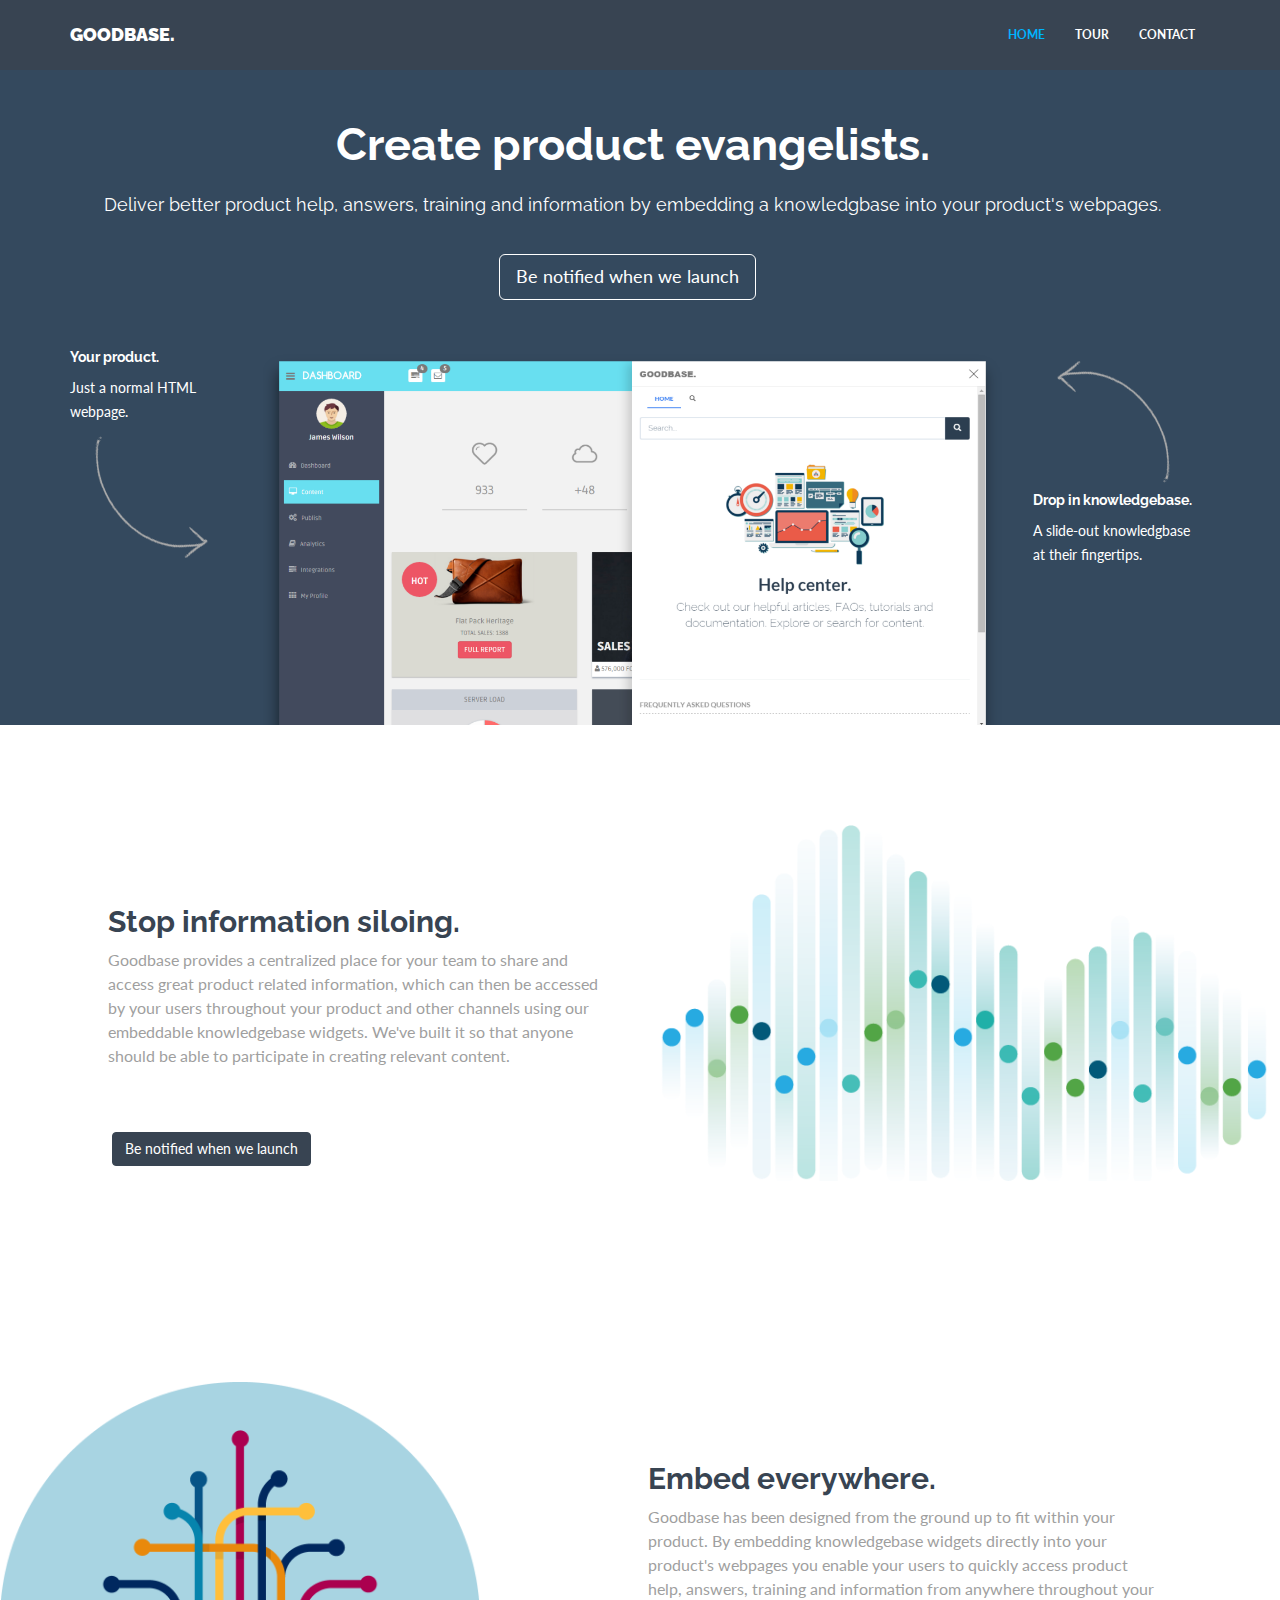
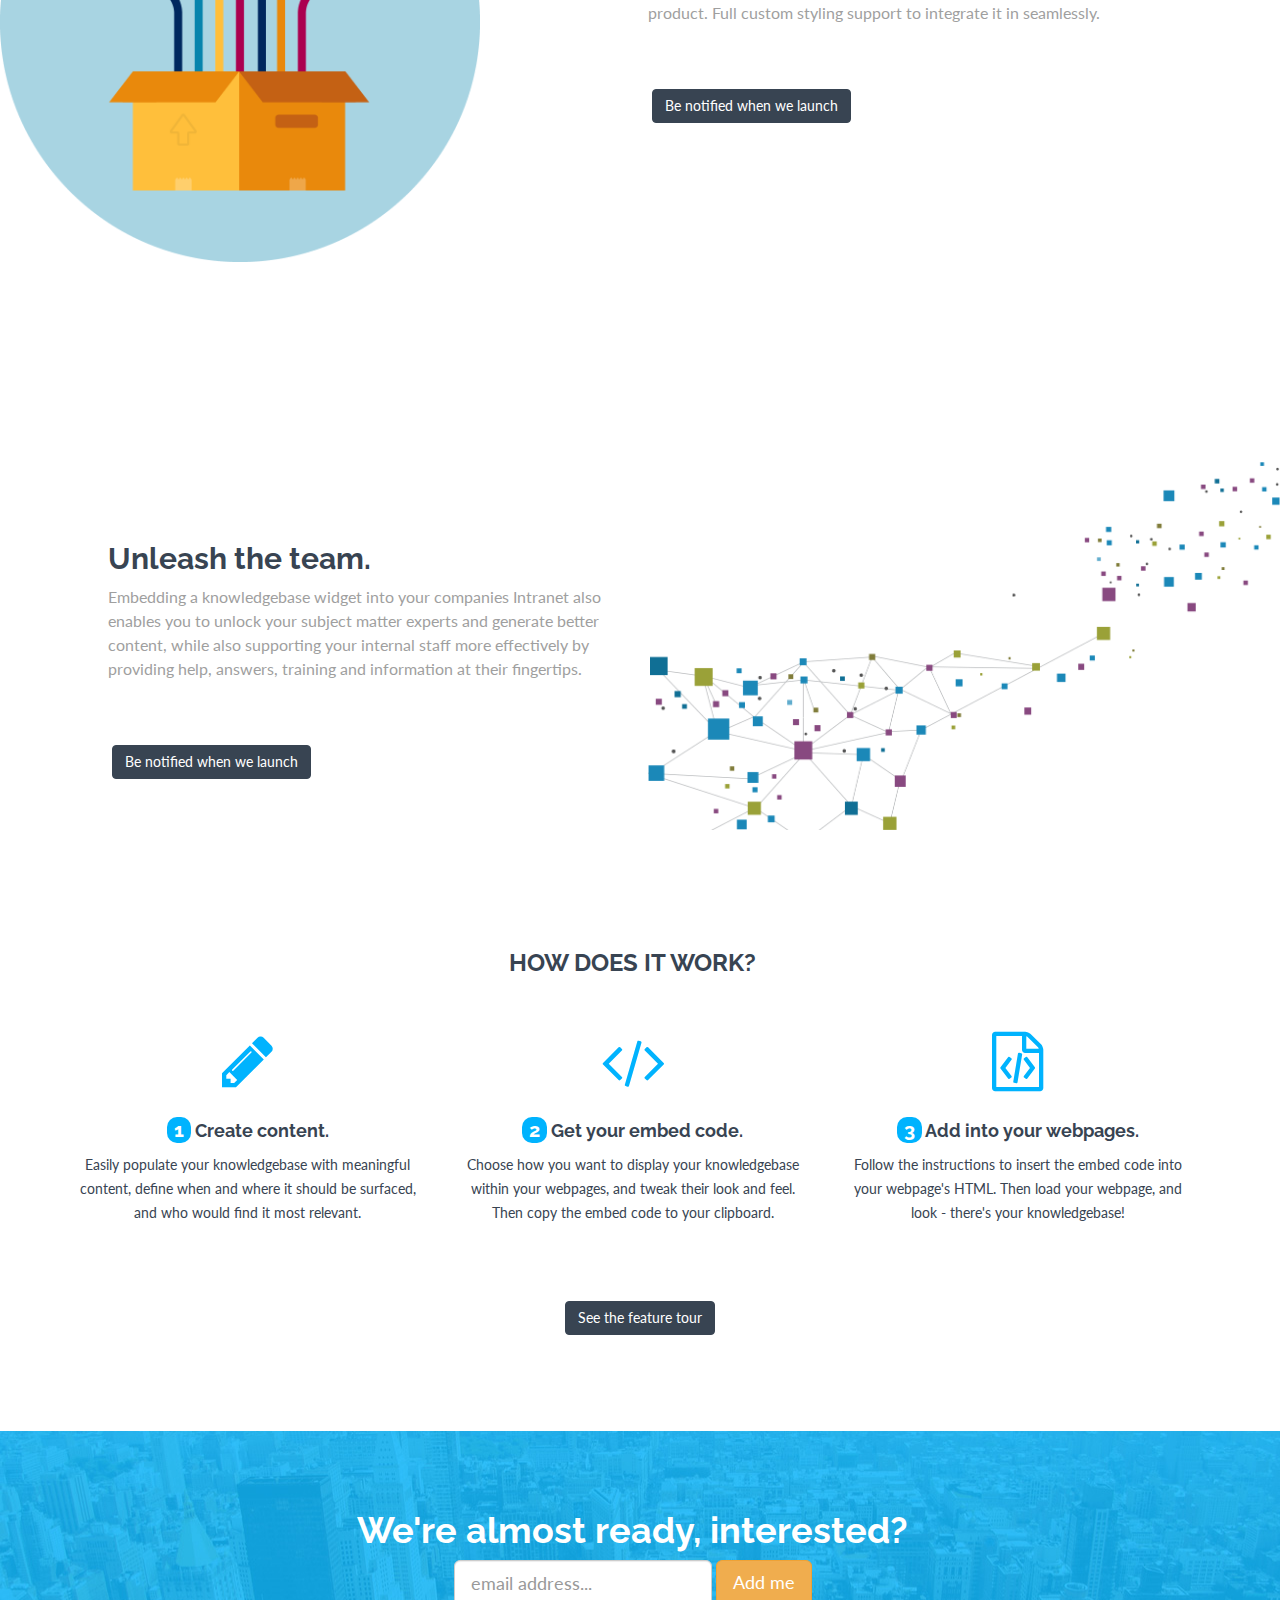
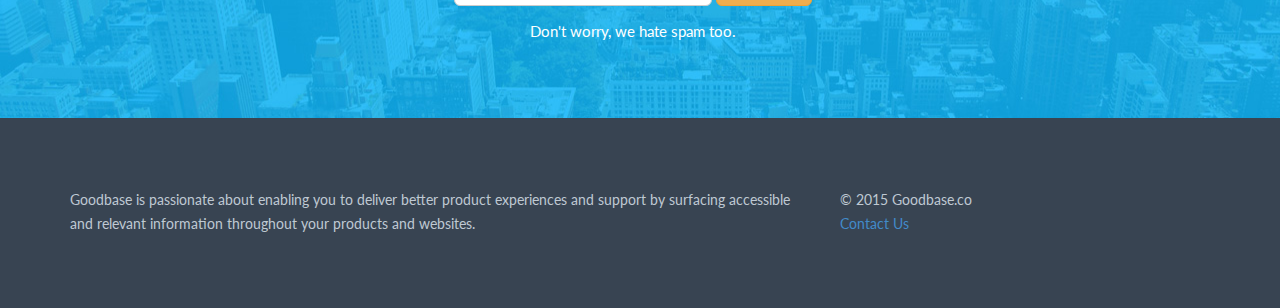
==== commit 8e2d96fe: "Updated some wording." ====
--- a/index.html
+++ b/index.html
@@ -113,7 +113,7 @@
 		<div class="row nopadding">
 			<div class="col-md-5 col-md-offset-1 mt">
 				<h2>Stop information siloing.</h2>
-				<p>Goodbase provides a centralized place for your team to create, store and access great product related information, which can then be accessed within your product and other channels using our embeddable knowledgebase widgets. We've built it so that anyone should be able to participate in creating relevant content.</p>
+				<p>Goodbase provides a centralized place for your team to share and access great product related information, which can then be accessed by your users throughout your product and other channels using our embeddable knowledgebase widgets. We've built it so that anyone should be able to participate in creating relevant content.</p>
 				<p class="mt"><button class="btn btn-white btn-theme" onclick="$('html, body').animate({ scrollTop: $(document).height() }, 'slow'); return false;">Be notified when we launch</button></p>
 			</div>
 			
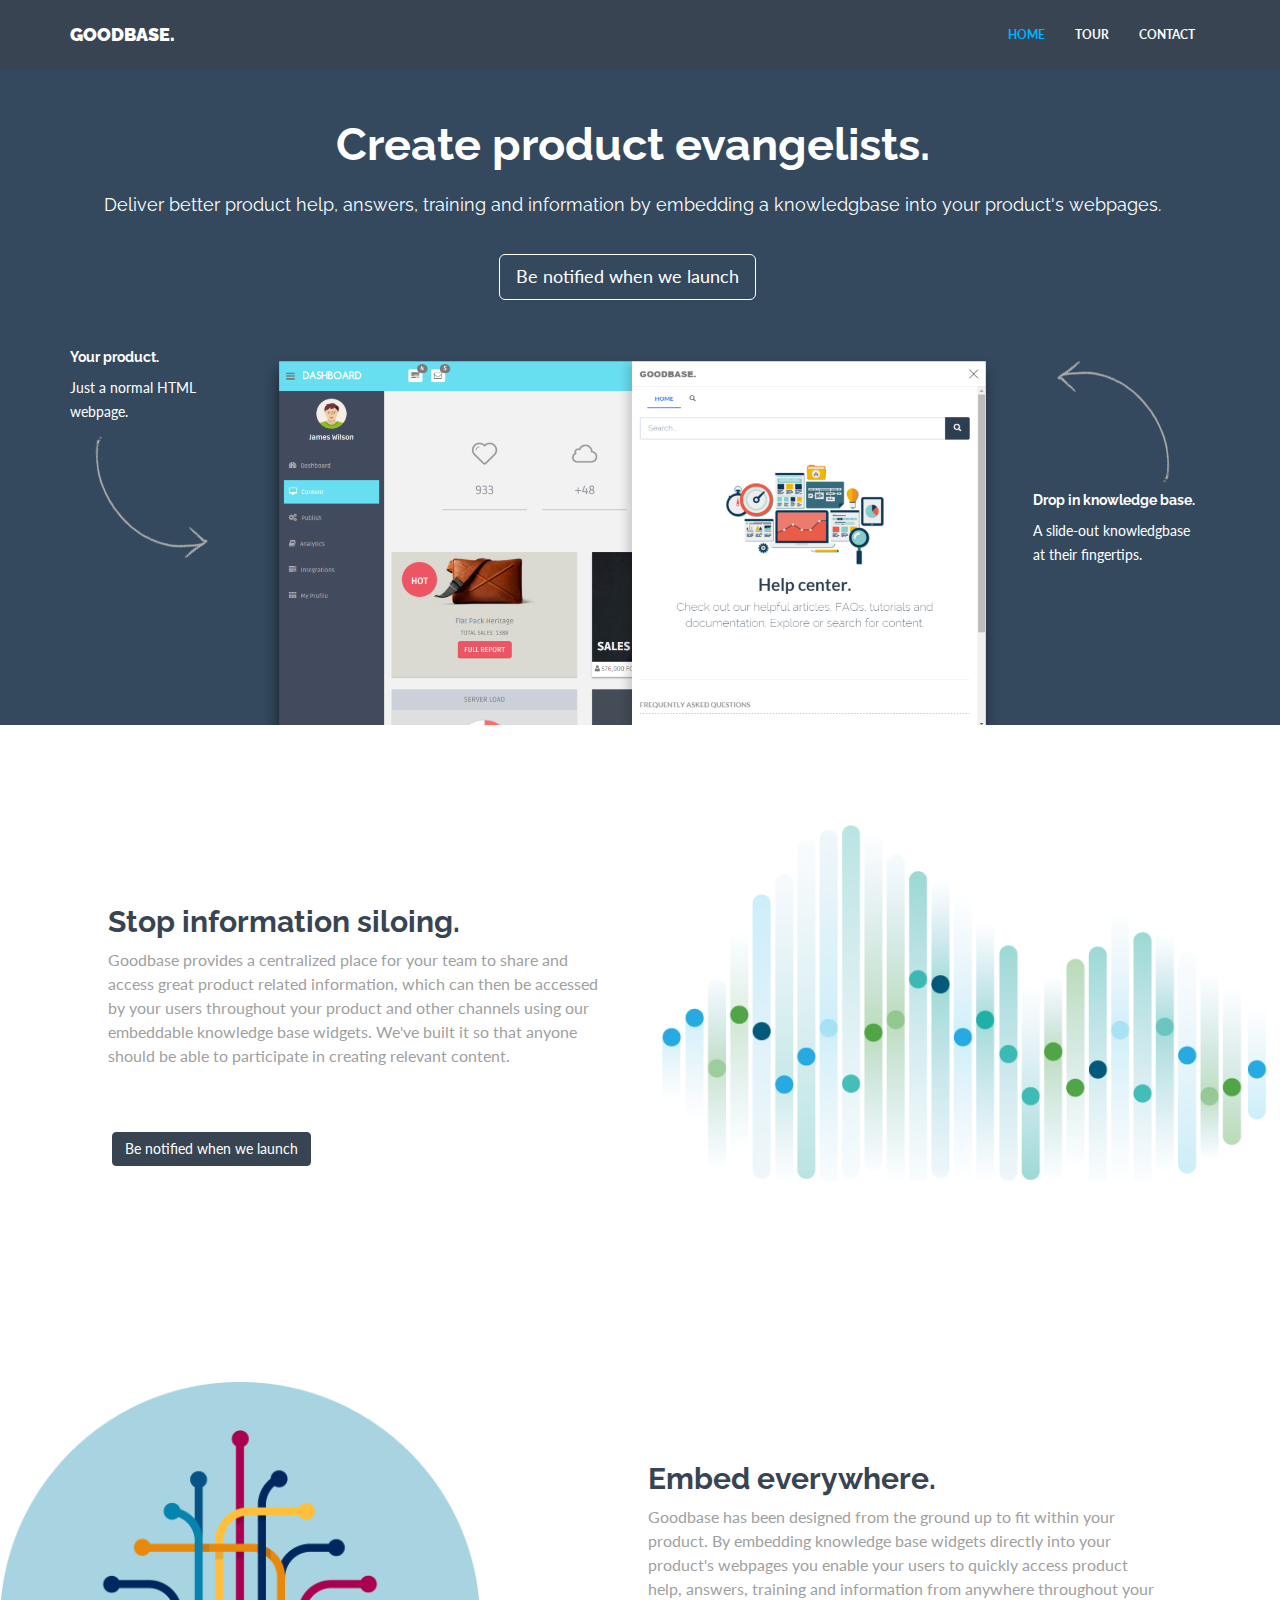
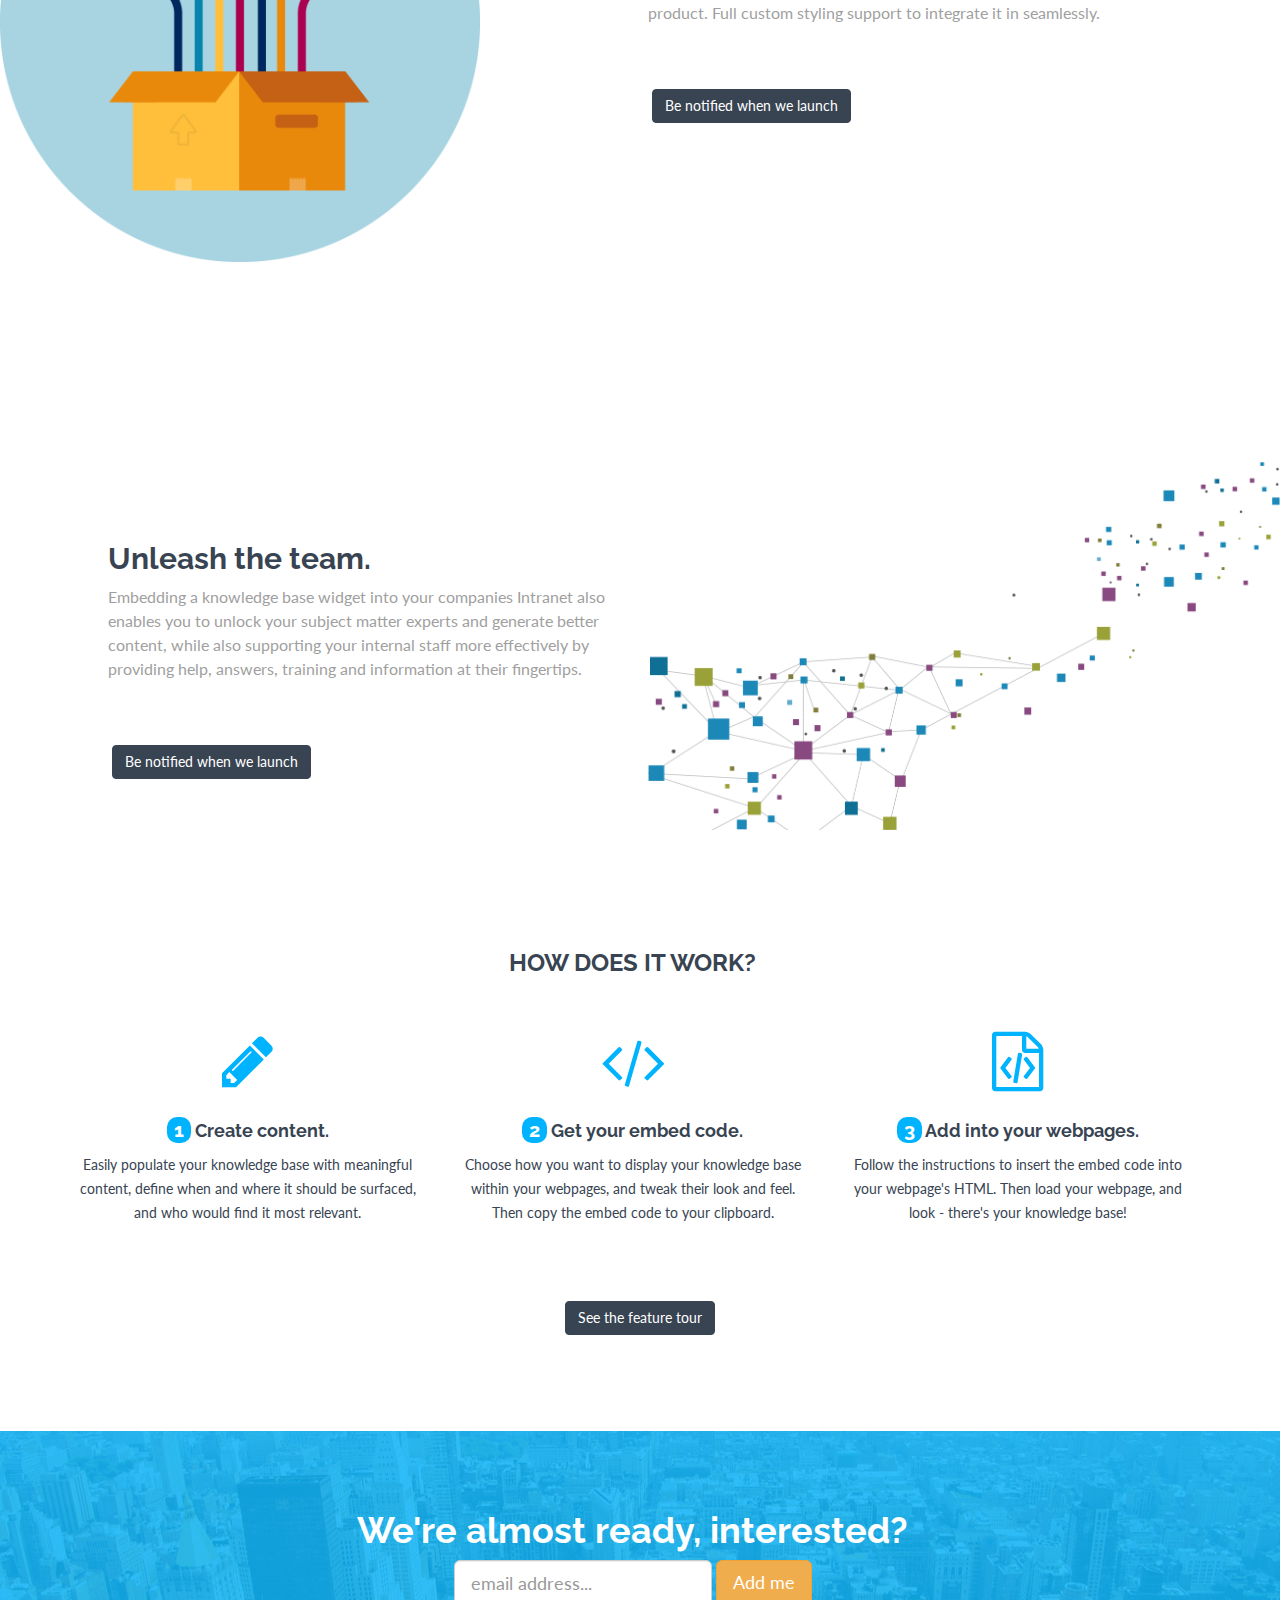
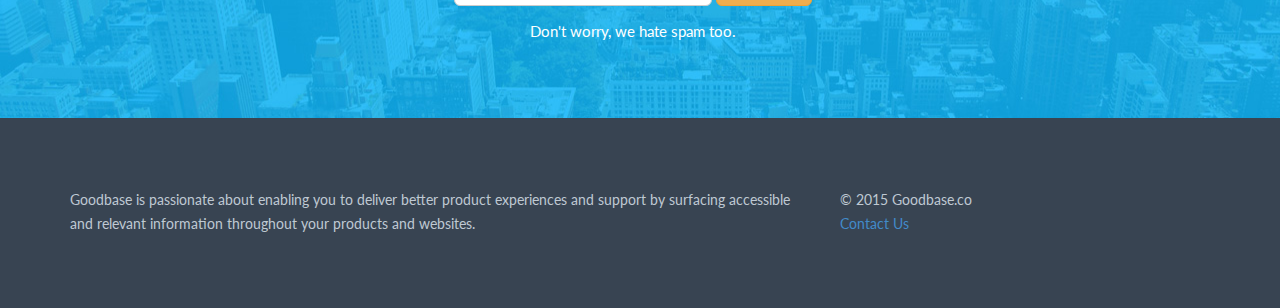
==== commit 9c035925: "Changed spelling" ====
--- a/index.html
+++ b/index.html
@@ -5,23 +5,23 @@
     <meta http-equiv="X-UA-Compatible" content="IE=edge">
     <meta name="viewport" content="width=device-width, initial-scale=1">
 
-	<meta name="description" content="Create product evangelists. Deliver better product help, answers, training and information by embedding a knowledgbase into every webpage.">
+	<meta name="description" content="Create product evangelists. Deliver better product help, answers, training and information by embedding a knowledge base into every webpage.">
 	<meta name="keywords" content="">
 
 	<!-- Facebook Metadata /-->
 	<meta property="fb:page_id" content="">
 	<meta property="og:image" content="">
-	<meta property="og:description" content="Create product evangelists. Deliver better product help, answers, training and information by embedding a knowledgbase into every webpage.">
-	<meta property="og:title" content="Goodbase. Deliver better product help through embeddable knowledgbases.">
+	<meta property="og:description" content="Create product evangelists. Deliver better product help, answers, training and information by embedding a knowledge base into every webpage.">
+	<meta property="og:title" content="Goodbase. Deliver better product help through embeddable knowledge bases.">
 
 	<!-- Google+ Metadata /-->
-	<meta itemprop="name" content="Goodbase. Deliver better product help through embeddable knowledgbases.">
-	<meta itemprop="description" content="Create product evangelists. Deliver better product help, answers, training and information by embedding a knowledgbase into every webpage.">
+	<meta itemprop="name" content="Goodbase. Deliver better product help through embeddable knowledge bases.">
+	<meta itemprop="description" content="Create product evangelists. Deliver better product help, answers, training and information by embedding a knowledge base into every webpage.">
 	<meta itemprop="image" content="">	
 	
     <link rel="shortcut icon" href="assets/img/favicon.png" type="image/x-icon">
 
-    <title>Goodbase. Deliver better product help through embeddable knowledgbases.</title>
+    <title>Goodbase. Deliver better product help through embeddable knowledge bases.</title>
 
     <!-- Bootstrap core CSS -->
 	<link rel="stylesheet" href="https://maxcdn.bootstrapcdn.com/font-awesome/4.4.0/css/font-awesome.min.css">
@@ -98,7 +98,7 @@
 	    		<div class="col-lg-2">
 	    			<br>
 	    			<img class="hidden-xs hidden-sm hidden-md" src="assets/img/arrow2.png">
-	    			<h5>Drop in knowledgebase.</h5>
+	    			<h5>Drop in knowledge base.</h5>
 	    			<p>A slide-out knowledgbase at their fingertips.</p>
 	    		</div>
 	    	</div>
@@ -113,7 +113,7 @@
 		<div class="row nopadding">
 			<div class="col-md-5 col-md-offset-1 mt">
 				<h2>Stop information siloing.</h2>
-				<p>Goodbase provides a centralized place for your team to share and access great product related information, which can then be accessed by your users throughout your product and other channels using our embeddable knowledgebase widgets. We've built it so that anyone should be able to participate in creating relevant content.</p>
+				<p>Goodbase provides a centralized place for your team to share and access great product related information, which can then be accessed by your users throughout your product and other channels using our embeddable knowledge base widgets. We've built it so that anyone should be able to participate in creating relevant content.</p>
 				<p class="mt"><button class="btn btn-white btn-theme" onclick="$('html, body').animate({ scrollTop: $(document).height() }, 'slow'); return false;">Be notified when we launch</button></p>
 			</div>
 			
@@ -129,7 +129,7 @@
 			</div>
 			<div class="col-md-5 mt">
 				<h2>Embed everywhere.</h2>
-				<p>Goodbase has been designed from the ground up to fit within your product. By embedding knowledgebase widgets directly into your product's webpages you enable your users to quickly access product help, answers, training and information from anywhere throughout your product. Full custom styling support to integrate it in seamlessly.</p>
+				<p>Goodbase has been designed from the ground up to fit within your product. By embedding knowledge base widgets directly into your product's webpages you enable your users to quickly access product help, answers, training and information from anywhere throughout your product. Full custom styling support to integrate it in seamlessly.</p>
 				<p class="mt"><button class="btn btn-white btn-theme" onclick="$('html, body').animate({ scrollTop: $(document).height() }, 'slow'); return false;">Be notified when we launch</button></p>
 			</div>
 	
@@ -139,7 +139,7 @@
 		<div class="row nopadding">
 			<div class="col-md-5 col-md-offset-1 mt">
 				<h2>Unleash the team.</h2>
-				<p>Embedding a knowledgebase widget into your companies Intranet also enables you to unlock your subject matter experts and generate better content, while also supporting your internal staff more effectively by providing help, answers, training and information at their fingertips.</p>
+				<p>Embedding a knowledge base widget into your companies Intranet also enables you to unlock your subject matter experts and generate better content, while also supporting your internal staff more effectively by providing help, answers, training and information at their fingertips.</p>
 				<p class="mt"><button class="btn btn-white btn-theme" onclick="$('html, body').animate({ scrollTop: $(document).height() }, 'slow'); return false;">Be notified when we launch</button></p>
 			</div>
 			
@@ -159,17 +159,17 @@
  				<div class="col-md-4">
  					<i class="fa fa-pencil"></i>
  					<h4><span class="badge badge-step">1</span> Create content.</h4>
- 					<p>Easily populate your knowledgebase with meaningful content, define when and where it should be surfaced, and who would find it most relevant.</p>
+ 					<p>Easily populate your knowledge base with meaningful content, define when and where it should be surfaced, and who would find it most relevant.</p>
  				</div>
  				<div class="col-md-4">
  					<i class="fa fa-code"></i>
  					<h4><span class="badge badge-step">2</span> Get your embed code.</h4>
- 					<p>Choose how you want to display your knowledgebase within your webpages, and tweak their look and feel. Then copy the embed code to your clipboard.</p>
+ 					<p>Choose how you want to display your knowledge base within your webpages, and tweak their look and feel. Then copy the embed code to your clipboard.</p>
  				</div>
  				<div class="col-md-4">
  					<i class="fa fa-file-code-o"></i>
  					<h4><span class="badge badge-step">3</span> Add into your webpages.</h4>
- 					<p>Follow the instructions to insert the embed code into your webpage's HTML. Then load your webpage, and look - there's your knowledgebase!</p>
+ 					<p>Follow the instructions to insert the embed code into your webpage's HTML. Then load your webpage, and look - there's your knowledge base!</p>
  				</div>		 				
 	 		</div>
 	 		<p class="mt" style="text-align: center;"><a class="btn btn-white btn-theme" href="tour.html">See the feature tour</a></p>
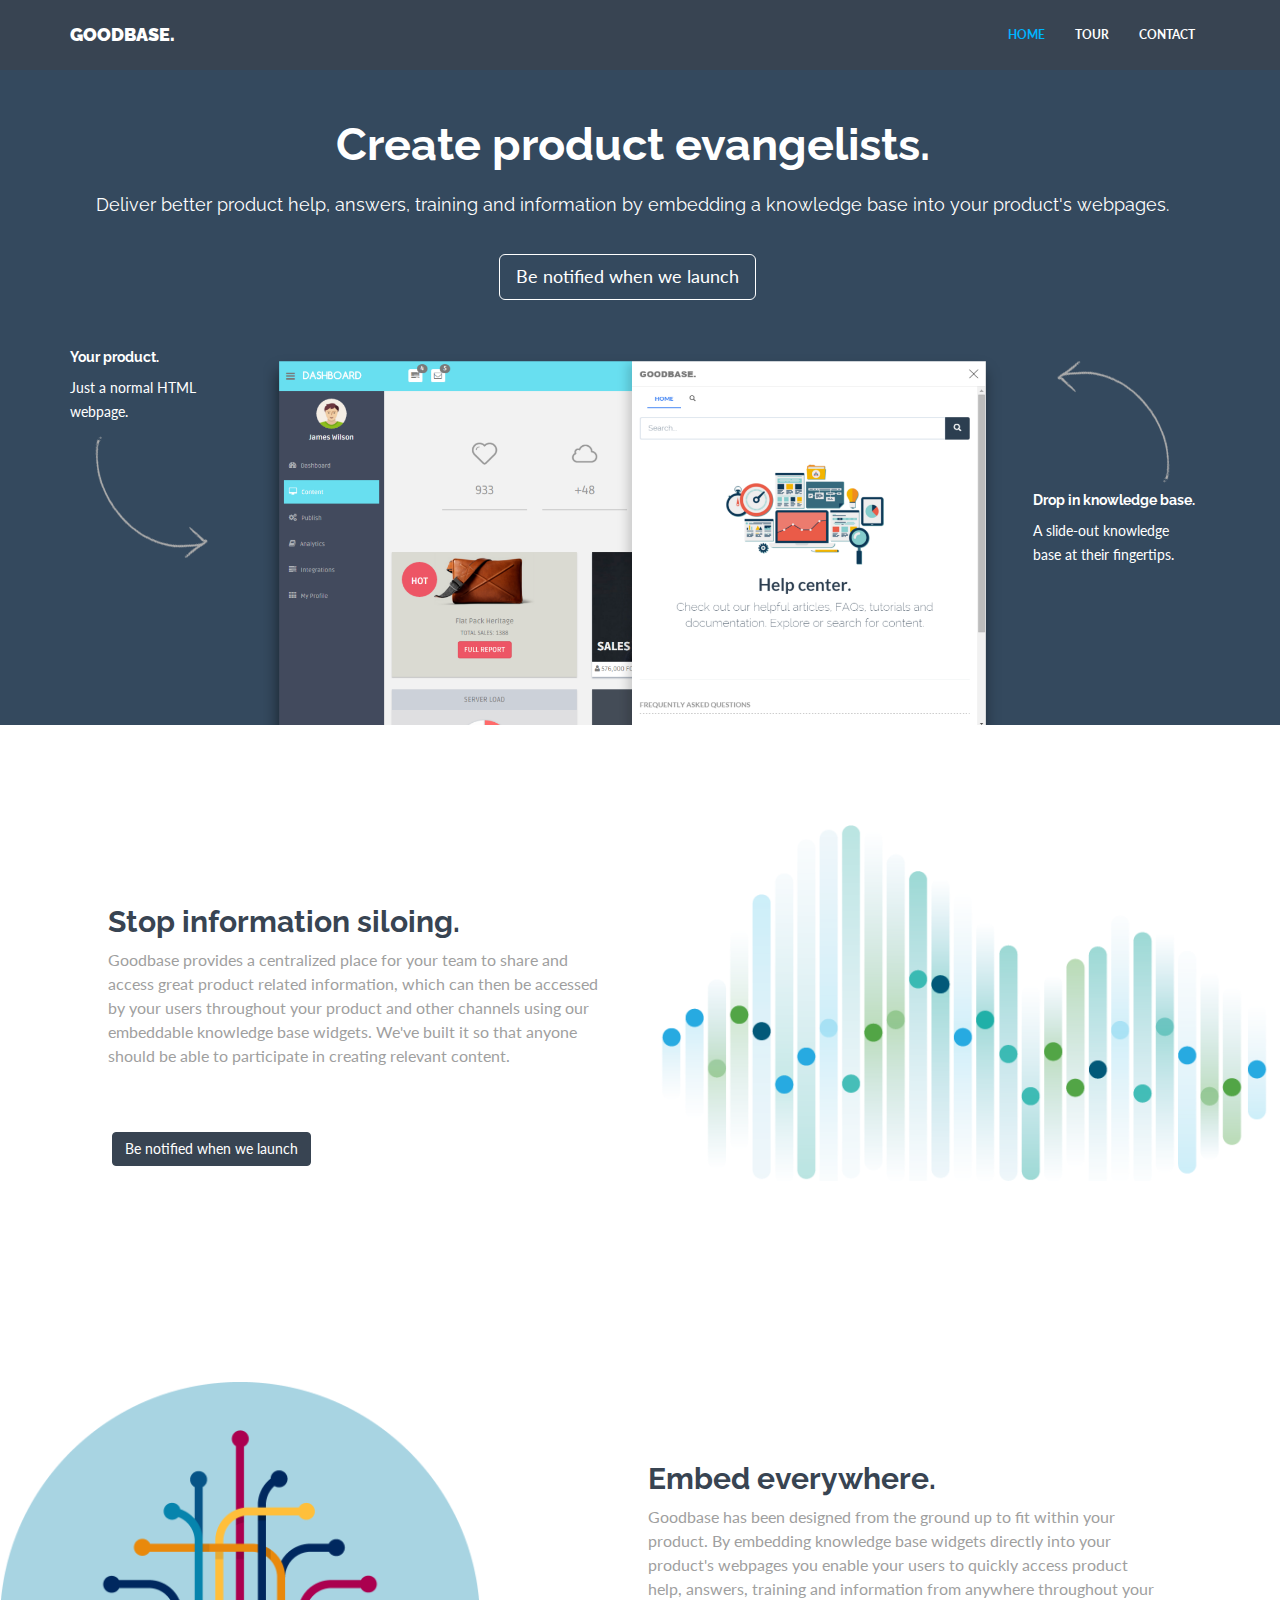
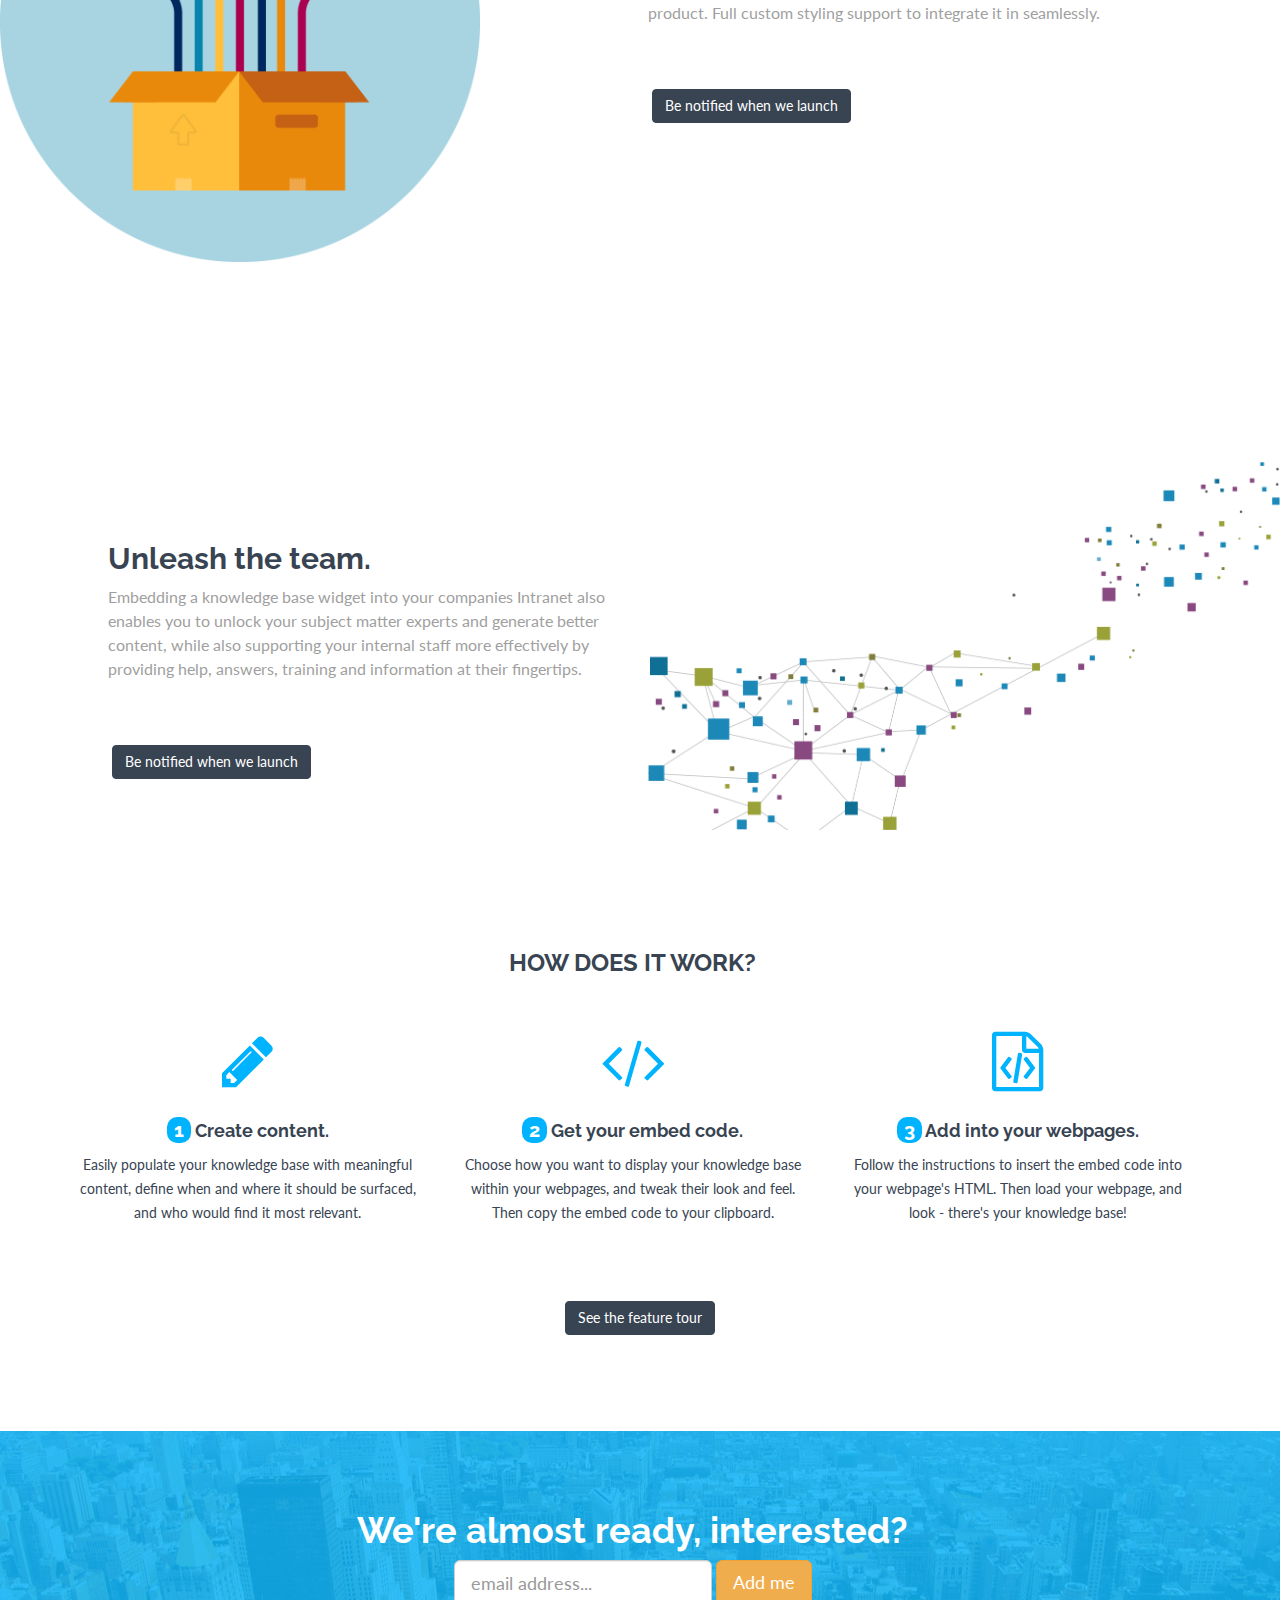
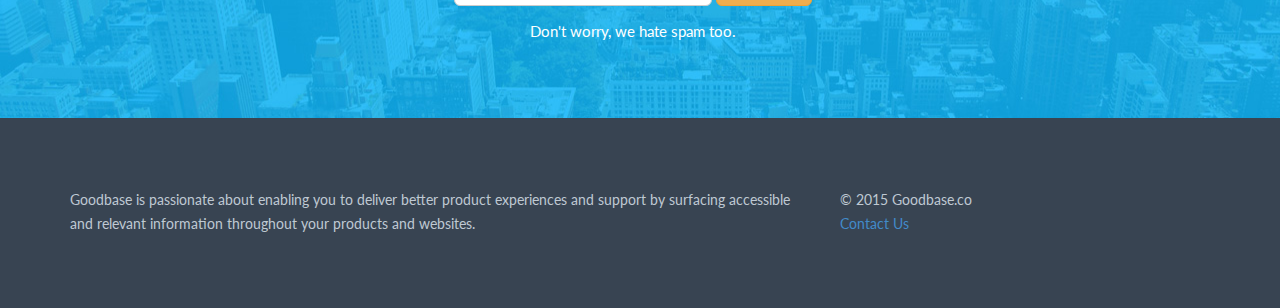
==== commit e92c5fad: "Spelling again." ====
--- a/index.html
+++ b/index.html
@@ -78,7 +78,7 @@
 	    	<div class="row centered">
 	    		<div class="col-lg-12">
 					<h1>Create product evangelists.</h1>
-					<h3>Deliver better product help, answers, training and information by embedding a knowledgbase into your product's webpages.</h3>
+					<h3>Deliver better product help, answers, training and information by embedding a knowledge base into your product's webpages.</h3>
 					
 					<div style="margin-top: 40px; margin-bottom: 20px;">
 						<button class="btn btn-lg btn-warn" style="margin-right: 10px;" onclick="$('html, body').animate({ scrollTop: $(document).height() }, 'slow'); return false;">Be notified when we launch</button>
@@ -99,7 +99,7 @@
 	    			<br>
 	    			<img class="hidden-xs hidden-sm hidden-md" src="assets/img/arrow2.png">
 	    			<h5>Drop in knowledge base.</h5>
-	    			<p>A slide-out knowledgbase at their fingertips.</p>
+	    			<p>A slide-out knowledge base at their fingertips.</p>
 	    		</div>
 	    	</div>
 	    </div> <!--/ .container -->
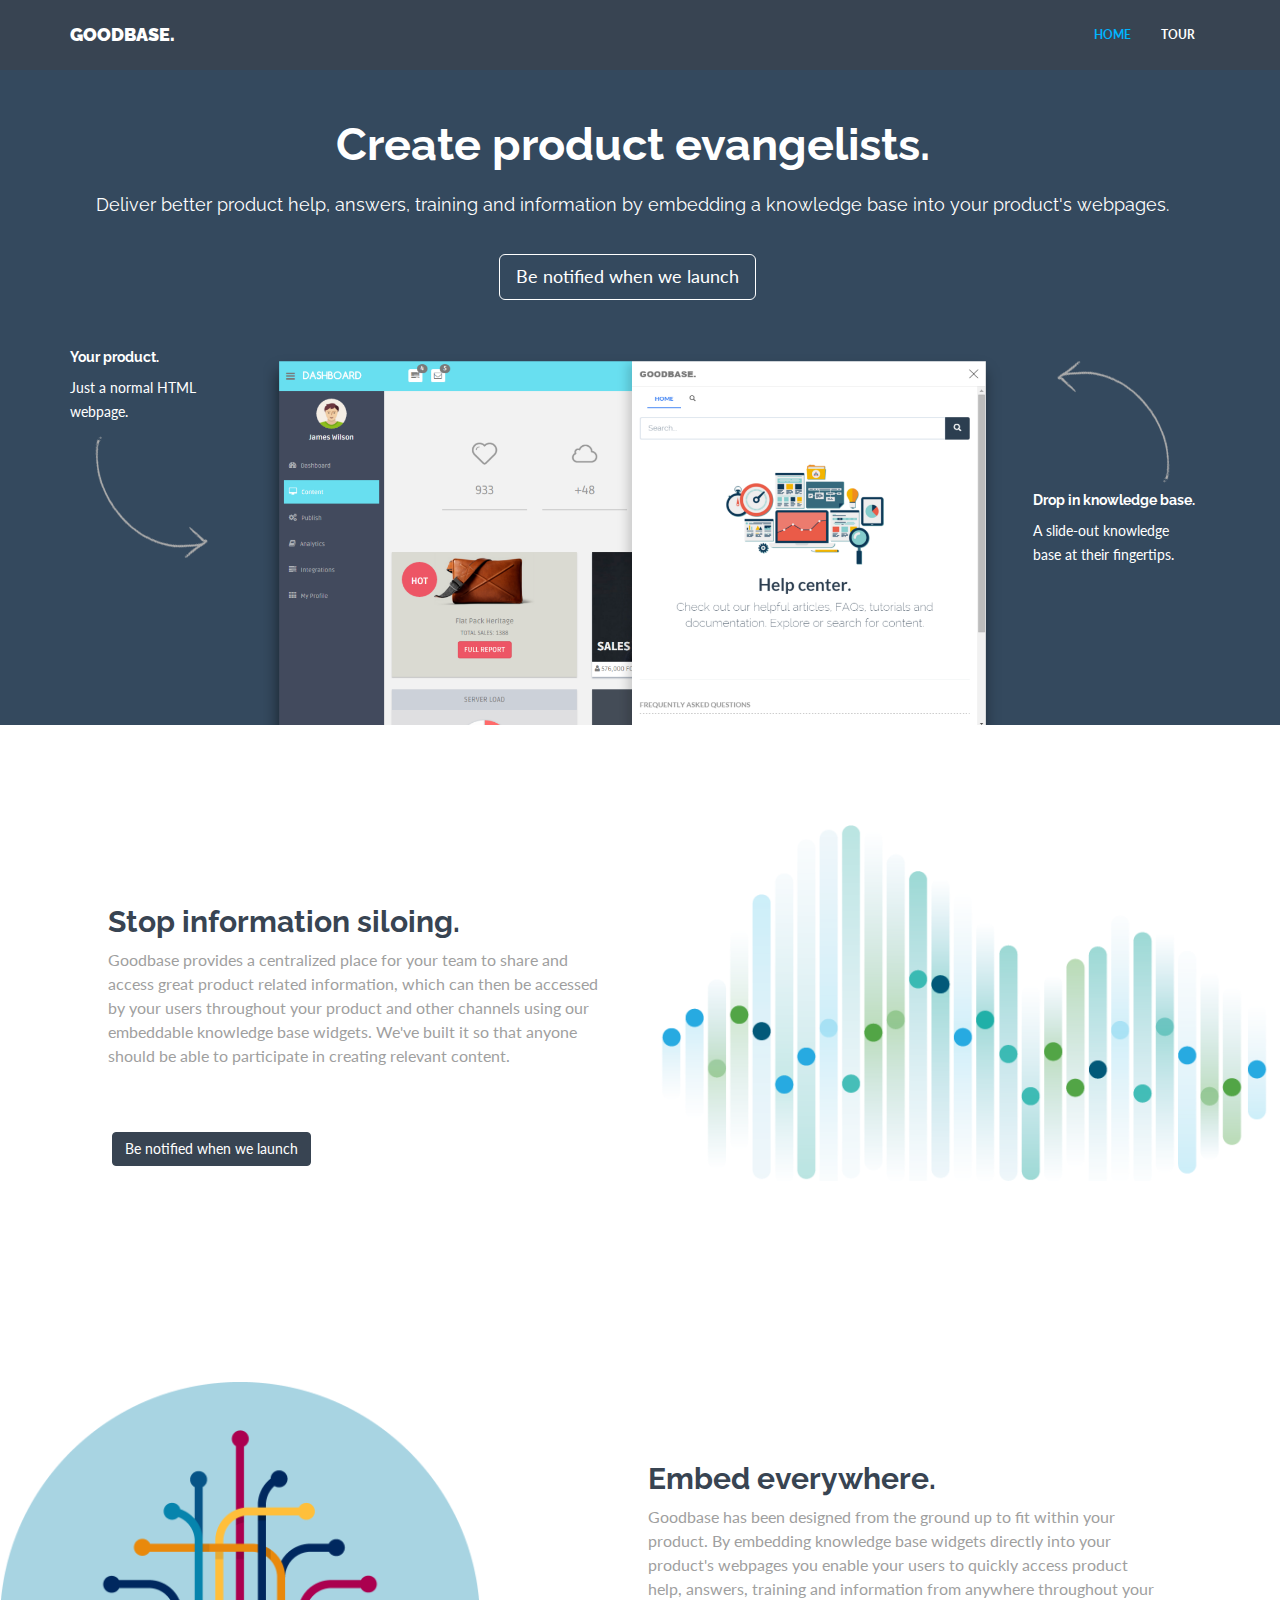
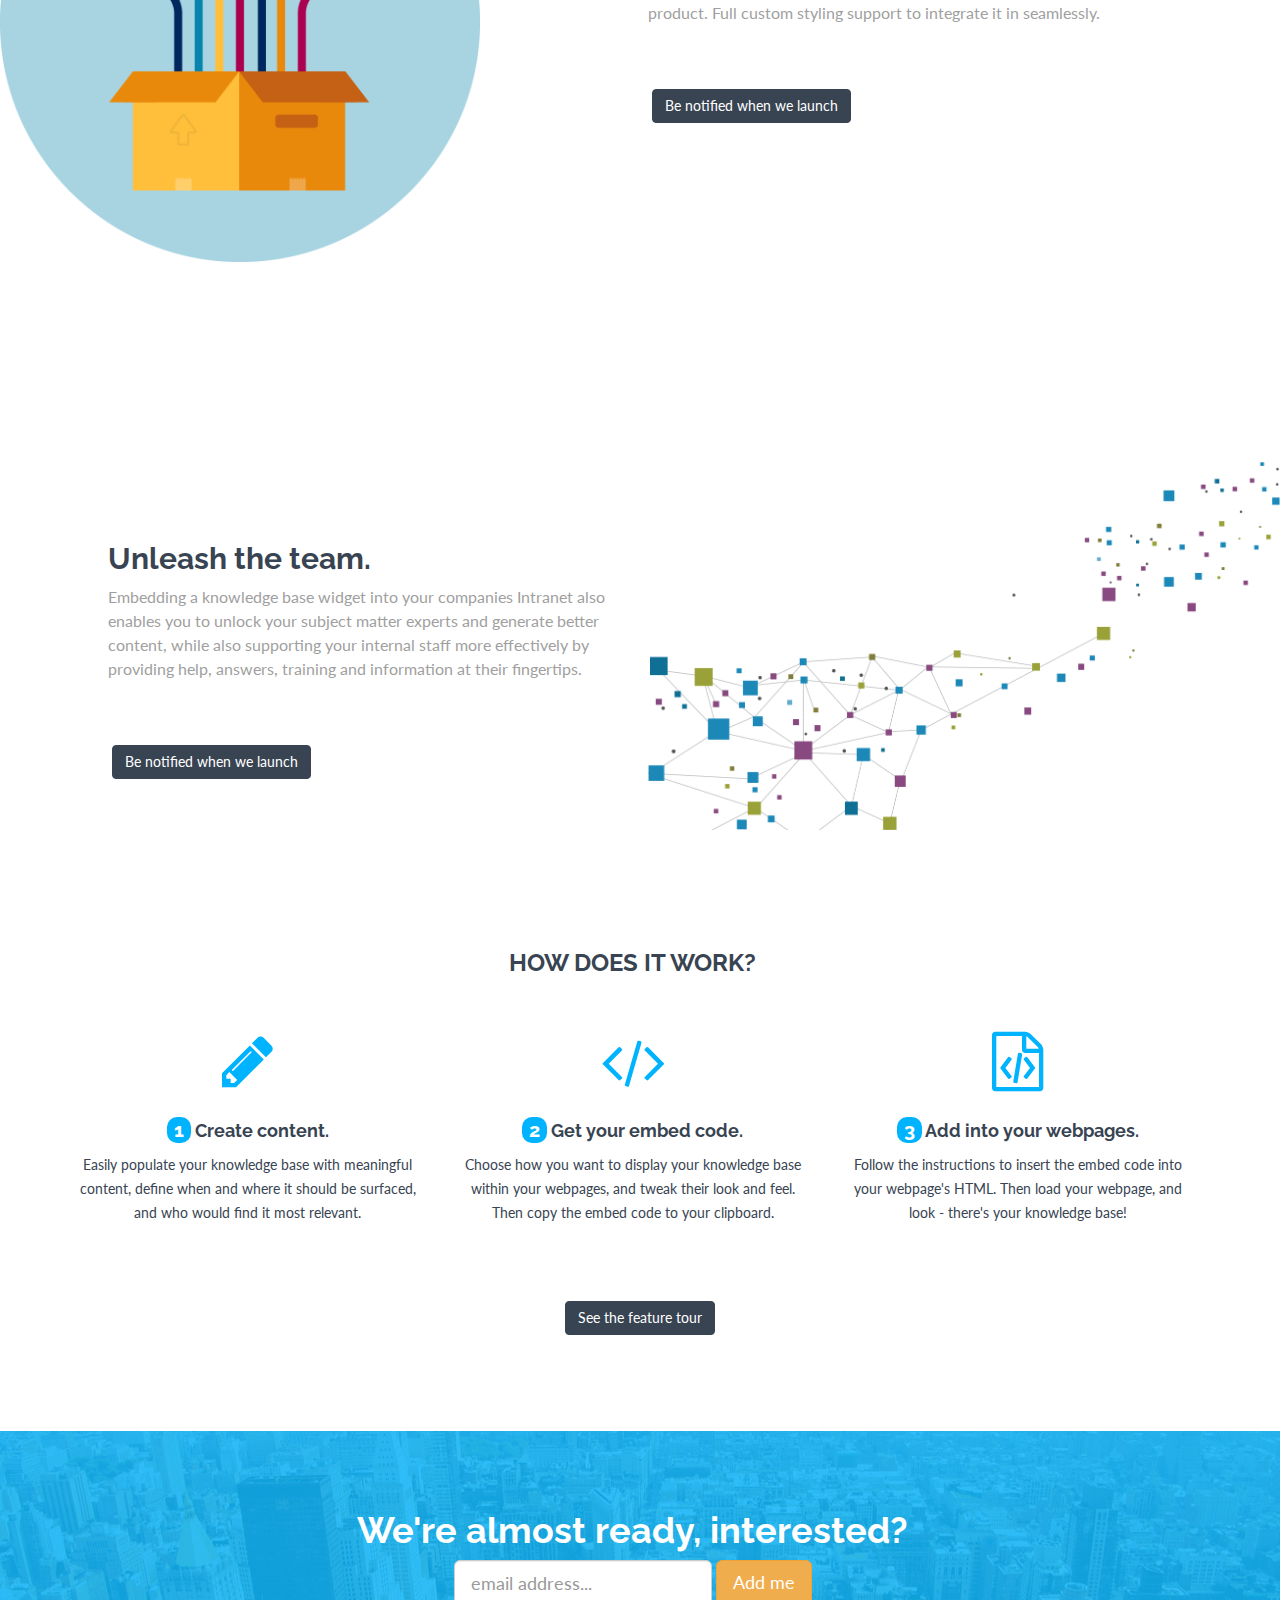
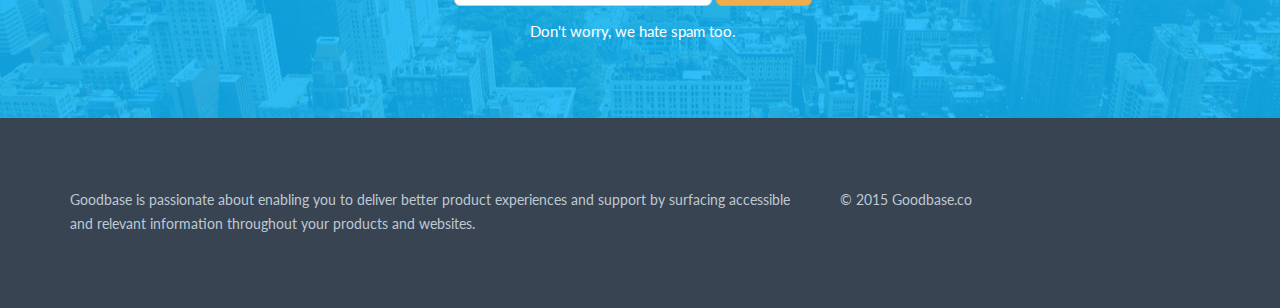
==== commit d7e51f52: "Removed contact details" ====
--- a/index.html
+++ b/index.html
@@ -64,7 +64,6 @@
           <ul class="nav navbar-nav">
             <li class="active"><a href="index.html">HOME</a></li>
 			<li><a href="tour.html">TOUR</a></li>
-            <li><a href="mailto:hello@goodbase.co">CONTACT</a></li>
           </ul>
         </div><!--/.nav-collapse -->
       </div>
@@ -223,8 +222,7 @@
 		 		</div>
 		 		<div class="col-lg-4">
 		 			<p>
-						© 2015 Goodbase.co<br/>
-		 				<a href="mailto:hello@goodbase.co" class="open">Contact Us</a>
+						© 2015 Goodbase.co
 		 			</p>
 		 		</div>
 		 	
